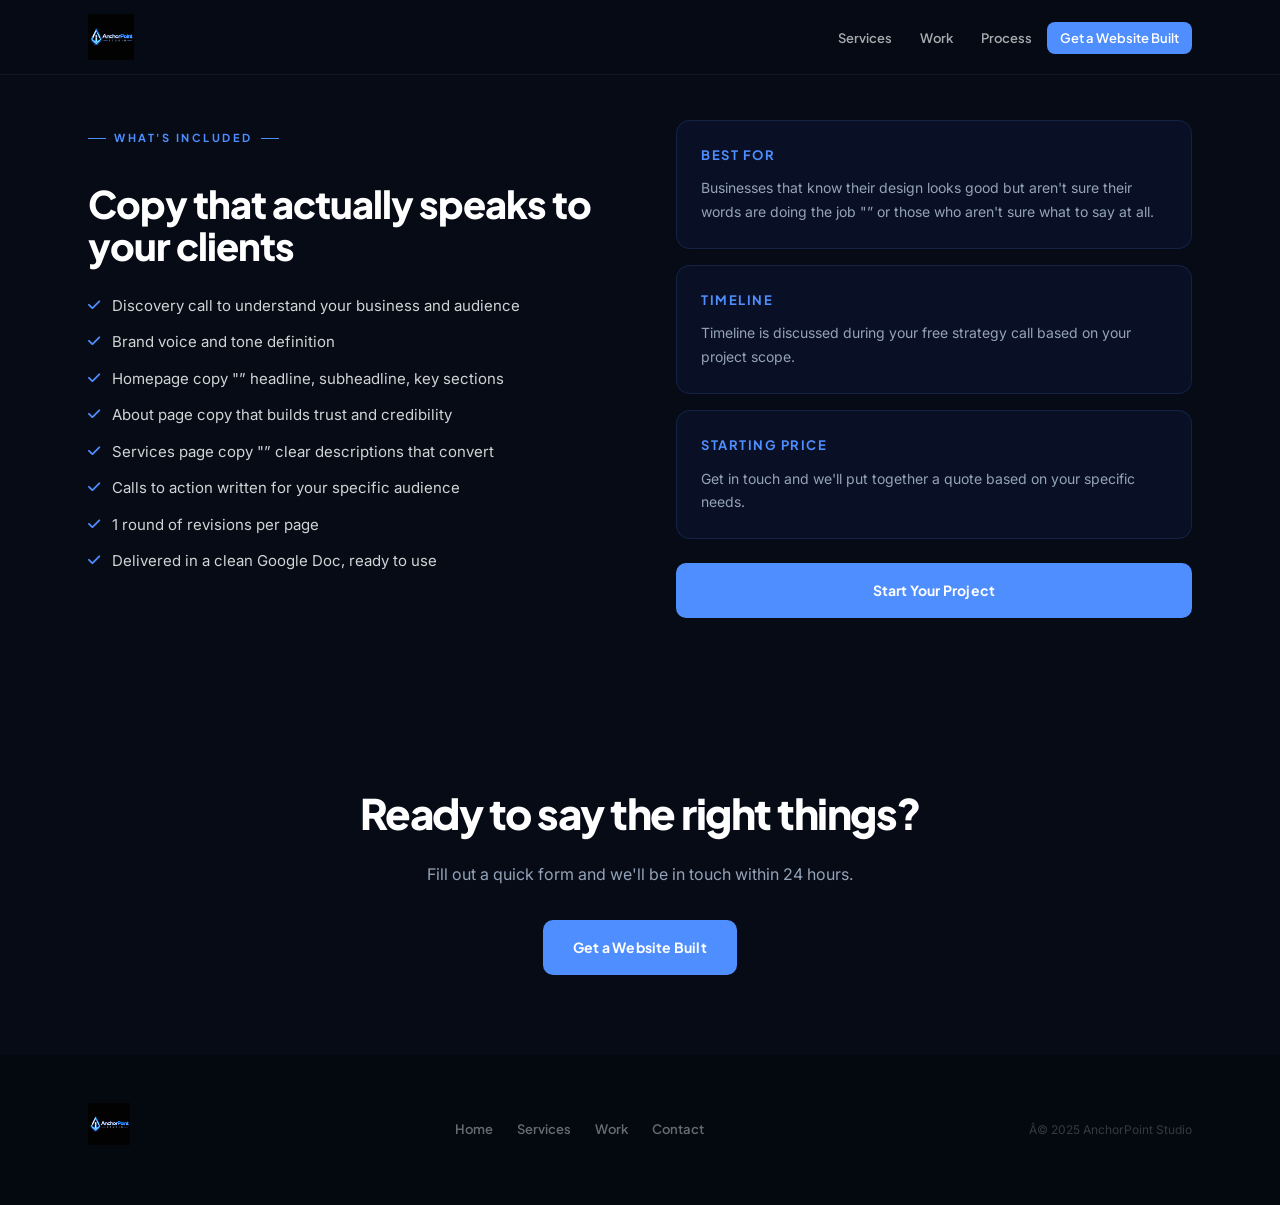
==== brand-messaging.html @ cabe33b6 "Add files via upload" ====
<!DOCTYPE html>
<html lang="en">
<head>
  <meta charset="UTF-8"/><meta name="viewport" content="width=device-width, initial-scale=1.0"/>
  <meta name="description" content="Brand messaging "” clear, compelling copy that speaks to your audience and drives them to take action."/>
  <title>Brand Messaging | AnchorPoint Studio</title>
  <link rel="stylesheet" href="css/styles.css"/><link rel="stylesheet" href="css/service.css"/>
  <link rel="preconnect" href="https://fonts.googleapis.com"/>
  <link href="https://fonts.googleapis.com/css2?family=Plus+Jakarta+Sans:wght@400;500;600;700;800&family=Inter:wght@400;500;600&display=swap" rel="stylesheet"/>
  <link rel="stylesheet" href="https://cdnjs.cloudflare.com/ajax/libs/font-awesome/6.5.1/css/all.min.css"/>
</head>
<body>
<nav class="nav scrolled" id="nav"><div class="nav-inner"><a href="index.html" class="logo"><img src="images/img1.png" alt="AnchorPoint Studio" class="nav-logo-img"/></a><button class="nav-toggle" id="navToggle"><span></span><span></span><span></span></button><ul class="nav-links" id="navLinks"><li><a href="index.html#services">Services</a></li><li><a href="index.html#proof">Work</a></li><li><a href="index.html#process">Process</a></li><li class="nav-cta"><a href="https://form.jotform.com/261291960168159" target="_blank">Get a Website Built</a></li></ul></div></nav>



<section class="svc-body-section">
  <div class="container svc-grid-2">
    <div class="anim anim-left">
      <span class="tag">What's Included</span>
      <h2 class="svc-h2">Copy that actually speaks to your clients</h2>
      <div class="svc-includes">
        <div class="svc-include"><i class="fa-solid fa-check"></i><span>Discovery call to understand your business and audience</span></div>
        <div class="svc-include"><i class="fa-solid fa-check"></i><span>Brand voice and tone definition</span></div>
        <div class="svc-include"><i class="fa-solid fa-check"></i><span>Homepage copy "” headline, subheadline, key sections</span></div>
        <div class="svc-include"><i class="fa-solid fa-check"></i><span>About page copy that builds trust and credibility</span></div>
        <div class="svc-include"><i class="fa-solid fa-check"></i><span>Services page copy "” clear descriptions that convert</span></div>
        <div class="svc-include"><i class="fa-solid fa-check"></i><span>Calls to action written for your specific audience</span></div>
        <div class="svc-include"><i class="fa-solid fa-check"></i><span>1 round of revisions per page</span></div>
        <div class="svc-include"><i class="fa-solid fa-check"></i><span>Delivered in a clean Google Doc, ready to use</span></div>
      </div>
    </div>
    <div class="svc-aside anim anim-right">
      <div class="svc-aside-card"><h3>Best For</h3><p>Businesses that know their design looks good but aren't sure their words are doing the job "” or those who aren't sure what to say at all.</p></div>
      <div class="svc-aside-card"><h3>Timeline</h3><p>Timeline is discussed during your free strategy call based on your project scope.</p></div>
      <div class="svc-aside-card"><h3>Starting Price</h3><p>Get in touch and we'll put together a quote based on your specific needs.</p></div>
      <a href="https://form.jotform.com/261291960168159" target="_blank" class="btn btn-gold" style="width:100%;justify-content:center;margin-top:8px;">Start Your Project</a>
    </div>
  </div>
</section>

<section class="svc-cta-strip"><div class="container"><h2>Ready to say the right things?</h2><p>Fill out a quick form and we'll be in touch within 24 hours.</p><a href="https://form.jotform.com/261291960168159" target="_blank" class="btn btn-gold">Get a Website Built</a></div></section>
<footer class="footer"><div class="container"><div class="footer-inner"><div class="footer-brand"><img src="images/img1.png" alt="AnchorPoint Studio" class="footer-logo-img"/></div><div class="footer-links-row"><a href="index.html">Home</a><a href="index.html#services">Services</a><a href="index.html#proof">Work</a><a href="index.html#cta">Contact</a></div><div class="footer-copy">Â© 2025 AnchorPoint Studio</div></div></div></footer>
<script>const nt=document.getElementById('navToggle'),nl=document.getElementById('navLinks');nt.addEventListener('click',()=>nl.classList.toggle('open'));nl.querySelectorAll('a').forEach(a=>a.addEventListener('click',()=>nl.classList.remove('open')));const obs=new IntersectionObserver(e=>{e.forEach(x=>{if(x.isIntersecting){x.target.classList.add('in');obs.unobserve(x.target);}});},{threshold:.1});document.querySelectorAll('.anim').forEach(el=>obs.observe(el));setTimeout(()=>document.querySelectorAll('.anim:not(.in)').forEach(el=>el.classList.add('in')),1500);</script>
<script src="js/particles.js"></script>
</body></html>
---- css/styles.css ----
﻿*,*::before,*::after{box-sizing:border-box;margin:0;padding:0;}
:root{
  --bg:     #060B16;
  --bg2:    #0B1221;
  --blue:   #4F8EFF;
  --gold:   #F0A500;
  --white:  #FFFFFF;
  --g50:    #F8FAFC;
  --g100:   #F1F5F9;
  --g200:   #E2E8F0;
  --g400:   #94A3B8;
  --g600:   #475569;
  --g800:   #1E293B;
  --dark:   #060B16;
  --hd:     'Plus Jakarta Sans',sans-serif;
  --bd:     'Inter',sans-serif;
  --ease:   0.24s ease;
  --r:      14px;
  --r2:     22px;
}
html{scroll-behavior:smooth;background:var(--bg);}
body{font-family:var(--bd);color:var(--g600);background:transparent;overflow-x:hidden;line-height:1.65;}

/* Utility */
.container{max-width:1160px;margin:0 auto;padding:0 28px;}
.tag{display:inline-flex;align-items:center;gap:8px;font-family:var(--hd);font-size:11px;font-weight:700;letter-spacing:2.5px;text-transform:uppercase;color:var(--blue);margin-bottom:18px;}
.tag::before,.tag::after{content:'';display:block;width:18px;height:1.5px;background:var(--blue);}
.tag-gold{color:var(--blue);}
.tag-gold::before,.tag-gold::after{background:var(--blue);}

/* Buttons */
.btn{display:inline-flex;align-items:center;gap:8px;padding:14px 28px;border-radius:10px;font-family:var(--hd);font-size:14px;font-weight:700;text-decoration:none;transition:var(--ease);cursor:pointer;border:2px solid transparent;letter-spacing:0.2px;}
.btn-gold{background:var(--blue);color:white;}
.btn-gold:hover{background:#3a7aff;transform:translateY(-2px);box-shadow:0 8px 24px rgba(79,142,255,0.4);}
.btn-ghost{background:transparent;color:white;border-color:rgba(255,255,255,0.25);}
.btn-ghost:hover{border-color:rgba(255,255,255,0.6);background:rgba(255,255,255,0.05);}
.btn-outline{background:transparent;color:var(--g800);border-color:var(--g200);}
.btn-outline:hover{background:var(--g100);border-color:var(--g400);}
.btn-blue{background:var(--blue);color:white;}
.btn-blue:hover{background:#3a7aff;transform:translateY(-2px);box-shadow:0 8px 24px rgba(79,142,255,0.35);}

/* â•â• NAVBAR â•â• */
.nav{position:fixed;top:0;left:0;right:0;z-index:1000;transition:background .3s,box-shadow .3s;}
.nav.scrolled{background:rgba(6,11,22,0.96);backdrop-filter:blur(20px);box-shadow:0 1px 0 rgba(255,255,255,0.05);}
.nav-inner{max-width:1160px;margin:0 auto;padding:0 28px;height:74px;display:flex;align-items:center;gap:36px;}
.logo{display:flex;align-items:center;gap:10px;text-decoration:none;flex-shrink:0;}
.logo-mark{width:36px;height:36px;border-radius:10px;background:linear-gradient(135deg,var(--blue),#2d6fff);display:flex;align-items:center;justify-content:center;font-size:18px;color:white;}
.logo-text{font-family:var(--hd);font-size:17px;font-weight:800;color:white;letter-spacing:-0.5px;}
.logo-text span{color:white;}
.nav-links{display:flex;align-items:center;gap:2px;list-style:none;margin-left:auto;}
.nav-links a{font-family:var(--hd);font-size:13px;font-weight:600;color:rgba(255,255,255,0.65);text-decoration:none;padding:8px 13px;border-radius:8px;transition:var(--ease);}
.nav-links a:hover{color:white;background:rgba(255,255,255,0.06);}
.nav-cta a{background:var(--blue) !important;color:white !important;border-radius:8px;}
.nav-cta a:hover{background:#3a7aff !important;box-shadow:0 6px 20px rgba(79,142,255,0.4);}
.nav-toggle{display:none;flex-direction:column;gap:5px;background:none;border:none;cursor:pointer;margin-left:auto;}
.nav-toggle span{display:block;width:22px;height:2px;background:white;border-radius:2px;}

/* â•â• HERO â•â• */
.hero{
  min-height:100vh;display:flex;align-items:center;
  background:var(--bg);position:relative;overflow:hidden;
}
.hero-grid{
  position:absolute;inset:0;
  background-image:linear-gradient(rgba(79,142,255,0.035) 1px,transparent 1px),
    linear-gradient(90deg,rgba(79,142,255,0.035) 1px,transparent 1px);
  background-size:56px 56px;
  mask-image:radial-gradient(ellipse 90% 80% at 50% 50%,black 20%,transparent 100%);
}
.hero-orb-l{position:absolute;top:-20%;left:-15%;width:55%;height:80%;background:radial-gradient(ellipse,rgba(79,142,255,0.1) 0%,transparent 65%);pointer-events:none;}
.hero-orb-r{position:absolute;bottom:-20%;right:-10%;width:45%;height:65%;background:radial-gradient(ellipse,rgba(240,165,0,0.07) 0%,transparent 65%);pointer-events:none;}
.hero-inner{position:relative;z-index:1;display:grid;grid-template-columns:1fr 1fr;gap:80px;align-items:center;padding:140px 0 100px;}
.hero-left{}
.hero-badge{display:inline-flex;align-items:center;gap:9px;background:rgba(79,142,255,0.1);border:1px solid rgba(79,142,255,0.22);border-radius:100px;padding:7px 16px;font-family:var(--hd);font-size:11px;font-weight:700;color:var(--blue);letter-spacing:1px;text-transform:uppercase;margin-bottom:28px;}
.badge-dot{width:7px;height:7px;border-radius:50%;background:var(--blue);animation:blink 2s infinite;}
@keyframes blink{0%,100%{opacity:1;}50%{opacity:.35;}}
.hero-h1{font-family:var(--hd);font-size:clamp(46px,6.5vw,78px);font-weight:800;line-height:.97;letter-spacing:-3px;color:white;margin-bottom:24px;}
.hero-h1 em{font-style:normal;color:var(--blue);}
.hero-p{font-size:17px;color:var(--g400);line-height:1.75;max-width:460px;margin-bottom:40px;}
.hero-ctas{display:flex;gap:14px;margin-bottom:52px;flex-wrap:wrap;}
.hero-trust{display:flex;flex-direction:column;gap:10px;}
.tp{display:flex;align-items:center;gap:10px;font-family:var(--hd);font-size:12px;font-weight:600;color:rgba(255,255,255,0.45);letter-spacing:.3px;}
.tp-dot{width:18px;height:18px;border-radius:50%;background:rgba(79,142,255,0.15);border:1px solid rgba(79,142,255,0.3);display:flex;align-items:center;justify-content:center;font-size:9px;color:var(--blue);}

/* Hero Visual â€” CSS Mockup */
.hero-visual{position:relative;display:flex;justify-content:flex-end;}
.mockup{
  width:100%;max-width:480px;
  background:var(--bg2);border:1px solid rgba(255,255,255,0.08);
  border-radius:var(--r2);overflow:hidden;
  box-shadow:0 40px 80px rgba(0,0,0,0.5),0 0 0 1px rgba(79,142,255,0.1);
}
.mockup-bar{display:flex;align-items:center;gap:6px;padding:14px 18px;border-bottom:1px solid rgba(255,255,255,0.06);background:rgba(255,255,255,0.03);}
.mb-dot{width:10px;height:10px;border-radius:50%;}
.mb-dot.r{background:#FF5F57;}.mb-dot.y{background:#FEBC2E;}.mb-dot.g{background:#28C840;}
.mockup-url{margin-left:12px;flex:1;height:22px;background:rgba(255,255,255,0.05);border-radius:6px;display:flex;align-items:center;padding:0 10px;}
.mockup-url span{font-size:11px;color:rgba(255,255,255,0.3);font-family:monospace;}
.mockup-body{padding:20px;}
.mk-nav{height:32px;background:linear-gradient(90deg,rgba(79,142,255,0.15),rgba(79,142,255,0.05));border-radius:8px;margin-bottom:16px;display:flex;align-items:center;padding:0 12px;gap:8px;}
.mk-nav-dot{width:40px;height:8px;background:rgba(255,255,255,0.15);border-radius:4px;}
.mk-nav-dot.sm{width:24px;}
.mk-nav-cta{margin-left:auto;width:60px;height:18px;background:var(--gold);border-radius:4px;opacity:.7;}
.mk-hero{height:120px;background:linear-gradient(135deg,rgba(79,142,255,0.12),rgba(240,165,0,0.06));border-radius:10px;margin-bottom:14px;display:flex;flex-direction:column;justify-content:center;padding:20px;gap:8px;}
.mk-h{height:14px;background:white;border-radius:4px;width:65%;opacity:.8;}
.mk-h.sm{width:80%;height:9px;opacity:.3;}
.mk-btns{display:flex;gap:8px;margin-top:8px;}
.mk-btn{height:22px;border-radius:6px;}
.mk-btn.primary{width:80px;background:var(--gold);opacity:.8;}
.mk-btn.ghost{width:60px;background:rgba(255,255,255,0.1);}
.mk-cards{display:grid;grid-template-columns:1fr 1fr 1fr;gap:8px;margin-bottom:12px;}
.mk-card{height:70px;background:rgba(255,255,255,0.04);border:1px solid rgba(255,255,255,0.06);border-radius:8px;padding:10px;display:flex;flex-direction:column;gap:5px;}
.mk-icon{width:20px;height:20px;border-radius:5px;background:rgba(79,142,255,0.25);}
.mk-line{height:5px;background:rgba(255,255,255,0.1);border-radius:3px;}
.mk-line.s{width:60%;}
.mk-footer-row{display:flex;gap:8px;}
.mk-footer-block{flex:1;height:24px;background:rgba(255,255,255,0.03);border-radius:6px;}
/* floating card */
.mockup-float{
  position:absolute;bottom:-20px;right:-20px;
  background:rgba(6,11,22,0.9);
  border:1px solid rgba(79,142,255,0.25);
  border-radius:var(--r);padding:14px 18px;
  backdrop-filter:blur(12px);
  box-shadow:0 16px 40px rgba(0,0,0,0.4);
  display:flex;align-items:center;gap:12px;min-width:180px;
}
.mf-icon{width:36px;height:36px;border-radius:10px;background:rgba(79,142,255,0.15);display:flex;align-items:center;justify-content:center;font-size:18px;flex-shrink:0;}
.mf-text strong{display:block;font-family:var(--hd);font-size:13px;font-weight:700;color:white;}
.mf-text span{font-size:11px;color:var(--g400);}

/* â•â• SERVICES â•â• */
.services-section{padding:96px 0;background:transparent;}
.services-header{display:flex;align-items:flex-end;justify-content:space-between;margin-bottom:52px;gap:32px;}
.services-header h2{font-family:var(--hd);font-size:clamp(28px,4vw,46px);font-weight:800;color:var(--white);letter-spacing:-1.5px;line-height:1.1;}
.services-header p{font-size:15px;color:var(--g400);max-width:360px;line-height:1.7;text-align:right;}
.svc-grid{display:grid;grid-template-columns:repeat(3,1fr);gap:1px;background:rgba(79,142,255,0.15);border:1px solid rgba(79,142,255,0.2);border-radius:var(--r2);overflow:hidden;}
.svc-card{
  background:rgba(10,18,42,0.82);backdrop-filter:blur(18px);-webkit-backdrop-filter:blur(18px);
  padding:32px 28px;display:flex;align-items:flex-start;gap:18px;
  transition:var(--ease);cursor:default;position:relative;
}
.svc-card::before{content:'';position:absolute;top:0;left:0;right:0;height:2px;background:linear-gradient(90deg,var(--blue),rgba(79,142,255,0.2));transform:scaleX(0);transform-origin:left;transition:transform 0.35s ease;}
.svc-card:hover{background:rgba(79,142,255,0.09);}
.svc-card:hover::before{transform:scaleX(1);}
.svc-ico{width:48px;height:48px;border-radius:14px;flex-shrink:0;background:linear-gradient(135deg,rgba(79,142,255,0.25),rgba(79,142,255,0.08));border:1px solid rgba(79,142,255,0.3);display:flex;align-items:center;justify-content:center;font-size:19px;color:var(--blue);transition:var(--ease);}
.svc-card:hover .svc-ico{background:linear-gradient(135deg,rgba(79,142,255,0.4),rgba(79,142,255,0.15));border-color:rgba(79,142,255,0.5);box-shadow:0 0 16px rgba(79,142,255,0.2);}
.svc-body h3{font-family:var(--hd);font-size:15px;font-weight:700;color:white;margin-bottom:7px;}
.svc-body p{font-size:13px;color:var(--g400);line-height:1.7;}

/* â•â• PROOF / TESTIMONIALS â•â• */
.proof-section{padding:96px 0;background:transparent;}
.proof-top{display:grid;grid-template-columns:repeat(4,1fr);gap:0;margin-bottom:64px;border:1px solid rgba(255,255,255,0.07);border-radius:var(--r2);overflow:hidden;}
.pstat{padding:32px;border-right:1px solid rgba(255,255,255,0.07);text-align:center;}
.pstat:last-child{border-right:none;}
.pstat-num{font-family:var(--hd);font-size:40px;font-weight:800;color:white;line-height:1;margin-bottom:6px;letter-spacing:-1px;}
.pstat-num span{color:var(--blue);}
.pstat-label{font-size:12px;color:var(--g400);font-weight:600;letter-spacing:.5px;text-transform:uppercase;}
.testi-layout{display:grid;grid-template-columns:1.5fr 1fr;gap:20px;}
.testi-featured{
  background:rgba(255,255,255,0.04);border:1px solid rgba(255,255,255,0.08);
  border-radius:var(--r2);padding:40px;position:relative;overflow:hidden;
}
.testi-featured::before{content:'\201C';position:absolute;top:-32px;right:20px;font-size:160px;font-family:Georgia,serif;color:rgba(79,142,255,0.08);line-height:1;pointer-events:none;}
.testi-stars{color:#F59E0B;font-size:15px;letter-spacing:2px;margin-bottom:20px;}
.testi-q{font-size:17px;color:rgba(255,255,255,0.88);line-height:1.8;font-style:italic;margin-bottom:28px;}
.testi-who{display:flex;align-items:center;gap:12px;}
.testi-av{width:42px;height:42px;border-radius:50%;background:rgba(79,142,255,0.2);border:1px solid rgba(79,142,255,0.3);display:flex;align-items:center;justify-content:center;font-family:var(--hd);font-size:16px;font-weight:700;color:var(--blue);}
.testi-who h4{font-family:var(--hd);font-size:14px;font-weight:700;color:white;}
.testi-who p{font-size:12px;color:var(--g400);}
.testi-stack{display:flex;flex-direction:column;gap:20px;}
.testi-mini{background:rgba(255,255,255,0.03);border:1px solid rgba(255,255,255,0.07);border-radius:var(--r);padding:24px;}
.testi-mini .testi-stars{font-size:12px;margin-bottom:12px;}
.testi-mini .testi-q{font-size:14px;margin-bottom:16px;}
.testi-note{font-size:10px;color:rgba(255,255,255,0.2);margin-top:8px;font-style:italic;}

/* â•â• WORK SHOWCASE CARDS â•â• */
.work-showcase-card{background:rgba(15,26,53,0.7);backdrop-filter:blur(18px);-webkit-backdrop-filter:blur(18px);border:1px solid rgba(255,255,255,0.1);border-radius:var(--r2);overflow:hidden;transition:var(--ease);}
.work-showcase-card:hover{border-color:rgba(79,142,255,0.3);transform:translateY(-4px);box-shadow:0 20px 60px rgba(0,0,0,0.4);}
.wsc-preview{padding:20px 20px 0;position:relative;}
.wsc-browser{background:rgba(0,0,0,0.4);border-radius:10px 10px 0 0;overflow:hidden;border:1px solid rgba(255,255,255,0.07);}
.wsc-bar{display:flex;align-items:center;gap:6px;padding:10px 14px;background:rgba(255,255,255,0.04);border-bottom:1px solid rgba(255,255,255,0.05);}
.wsc-dot{width:9px;height:9px;border-radius:50%;flex-shrink:0;}
.wsc-url{font-size:11px;color:rgba(255,255,255,0.3);font-family:monospace;margin-left:8px;}
.wsc-screen{padding:16px;min-height:100px;}
.wsc-body{padding:24px 28px 28px;}
.wsc-body h3{font-family:var(--hd);font-size:20px;font-weight:700;color:white;margin-bottom:10px;}
.wsc-body p{font-size:13px;color:var(--g400);line-height:1.75;}
.wsc-tech{display:inline-flex;align-items:center;padding:4px 12px;background:rgba(79,142,255,0.1);border:1px solid rgba(79,142,255,0.2);border-radius:100px;font-size:11px;font-family:var(--hd);font-weight:700;color:var(--blue);letter-spacing:0.3px;}
.wsc-link{display:inline-flex;align-items:center;gap:6px;margin-top:22px;font-family:var(--hd);font-size:13px;font-weight:700;color:var(--blue);text-decoration:none;border-bottom:1px solid rgba(79,142,255,0.4);padding-bottom:2px;transition:gap .2s,border-color .2s;}
.wsc-link:hover{gap:10px;border-color:var(--blue);}
@media(max-width:768px){
  .work-showcase-card+.work-showcase-card{margin-top:0;}
  #proof .container>div[style*="grid-template-columns"]{grid-template-columns:1fr !important;}
}

/* â•â• PROCESS â•â• */
.process-section{padding:64px 0;background:transparent;}
.process-header{text-align:center;margin-bottom:40px;}
.process-header h2{font-family:var(--hd);font-size:clamp(22px,3vw,34px);font-weight:800;color:white;letter-spacing:-1px;margin-bottom:10px;}
.process-header p{font-size:15px;color:var(--g400);max-width:400px;margin:0 auto;}
.process-row{
  display:grid;grid-template-columns:repeat(4,1fr);
  border:1px solid rgba(79,142,255,0.2);
  border-radius:var(--r2);overflow:hidden;
}
.pstep{
  padding:32px 28px;
  background:rgba(10,18,40,0.75);backdrop-filter:blur(18px);-webkit-backdrop-filter:blur(18px);
  border-right:1px solid rgba(79,142,255,0.15);
  position:relative;overflow:hidden;transition:var(--ease);
}
.pstep:last-child{border-right:none;}
.pstep::after{
  content:'';position:absolute;top:0;left:0;right:0;height:2px;
  background:linear-gradient(90deg,var(--blue),rgba(79,142,255,0.2));
  transform:scaleX(0);transform-origin:left;transition:transform 0.35s ease;
}
.pstep:hover{background:rgba(79,142,255,0.08);}
.pstep:hover::after{transform:scaleX(1);}
.pstep-num{
  font-family:var(--hd);font-size:48px;font-weight:800;
  color:var(--blue);opacity:0.55;line-height:1;
  margin-bottom:16px;letter-spacing:-2px;
  transition:var(--ease);
}
.pstep:hover .pstep-num{opacity:1;}
.pstep h3{font-family:var(--hd);font-size:15px;font-weight:700;color:white;margin-bottom:8px;letter-spacing:-0.3px;}
.pstep p{font-size:13px;color:var(--g400);line-height:1.7;}

/* â•â• CTA â•â• */
.cta-section{
  padding:100px 0;
  background:transparent;
  position:relative;overflow:hidden;text-align:center;
}
.cta-section::before{content:'';position:absolute;top:50%;left:50%;transform:translate(-50%,-50%);width:700px;height:400px;background:radial-gradient(ellipse,rgba(79,142,255,0.09) 0%,transparent 70%);pointer-events:none;}
.cta-section::after{content:'';position:absolute;top:50%;left:50%;transform:translate(-50%,-50%);width:400px;height:300px;background:radial-gradient(ellipse,rgba(240,165,0,0.06) 0%,transparent 70%);pointer-events:none;}
.cta-inner{position:relative;z-index:1;}
.cta-logo{font-size:40px;display:block;margin-bottom:20px;}
.cta-h{font-family:var(--hd);font-size:clamp(30px,5vw,56px);font-weight:800;color:white;letter-spacing:-2px;line-height:1.05;margin-bottom:18px;}
.cta-h em{font-style:normal;color:var(--blue);}
.cta-p{font-size:17px;color:var(--g400);max-width:460px;margin:0 auto 40px;line-height:1.75;}
.cta-btns{display:flex;gap:14px;justify-content:center;flex-wrap:wrap;}
.cta-note{font-size:12px;color:rgba(255,255,255,0.25);margin-top:24px;}

/* â•â• FOOTER â•â• */
.footer{background:rgba(4,8,15,0.85);padding:48px 0;}
.footer-inner{display:flex;align-items:center;justify-content:space-between;gap:32px;flex-wrap:wrap;}
.footer-brand{font-family:var(--hd);font-size:16px;font-weight:800;color:white;}
.footer-brand span{color:white;}
.footer-links-row{display:flex;gap:24px;}
.footer-links-row a{font-size:13px;color:rgba(255,255,255,0.4);text-decoration:none;font-family:var(--hd);font-weight:600;transition:var(--ease);}
.footer-links-row a:hover{color:rgba(255,255,255,0.8);}
.footer-copy{font-size:12px;color:rgba(255,255,255,0.2);}

/* â•â• SCROLL ANIMATIONS â•â• */
.anim{opacity:0;transition:opacity 0.7s cubic-bezier(0.22,1,0.36,1),transform 0.7s cubic-bezier(0.22,1,0.36,1);}
.anim-up{transform:translateY(40px);}
.anim-left{transform:translateX(-48px);}
.anim-right{transform:translateX(48px);}
.anim-scale{transform:scale(0.88);}
.anim-fade{transform:none;}
.anim.in{opacity:1;transform:none;}

/* stagger delays applied via JS data-delay */
.anim[data-delay="1"]{transition-delay:0.08s;}
.anim[data-delay="2"]{transition-delay:0.16s;}
.anim[data-delay="3"]{transition-delay:0.24s;}
.anim[data-delay="4"]{transition-delay:0.32s;}
.anim[data-delay="5"]{transition-delay:0.40s;}
.anim[data-delay="6"]{transition-delay:0.48s;}

/* legacy class kept so existing markup still works */
.fade-up{opacity:0;transform:translateY(28px);transition:opacity .65s ease,transform .65s ease;}
.fade-up.visible{opacity:1;transform:translateY(0);}

/* Mobile */
.mobile-fab{display:none;position:fixed;bottom:20px;right:20px;z-index:999;background:var(--blue);color:white;font-family:var(--hd);font-size:13px;font-weight:700;padding:13px 22px;border-radius:100px;text-decoration:none;box-shadow:0 8px 28px rgba(79,142,255,0.45);transition:var(--ease);}
.mobile-fab:hover{background:#3a7aff;}

@media(max-width:1024px){
  .hero-inner{grid-template-columns:1fr;gap:60px;}
  .hero-visual{display:none;}
  .svc-grid{grid-template-columns:1fr 1fr;}
  .testi-layout{grid-template-columns:1fr;}
  .proof-top{grid-template-columns:1fr 1fr;}
  .pstat:nth-child(2){border-right:none;}
  .pstat:nth-child(3){border-top:1px solid rgba(255,255,255,0.07);}
  .pstat:nth-child(4){border-right:none;border-top:1px solid rgba(255,255,255,0.07);}
  .services-header{flex-direction:column;align-items:flex-start;}
  .services-header p{text-align:left;}
  .footer-inner{flex-direction:column;align-items:flex-start;gap:20px;}
}
@media(max-width:768px){
  .container{padding:0 20px;}
  .hero-inner{padding:110px 0 80px;}
  .hero-h1{letter-spacing:-2px;}
  .svc-grid{grid-template-columns:1fr;}
  .process-row{grid-template-columns:1fr 1fr;}
  .proof-top{grid-template-columns:1fr 1fr;}
  .nav-links{display:none;position:fixed;top:74px;left:0;right:0;background:rgba(6,11,22,.98);backdrop-filter:blur(20px);flex-direction:column;padding:20px;z-index:999;}
  .nav-links.open{display:flex;}
  .nav-links a{font-size:16px;padding:12px 16px;color:white !important;}
  .nav-toggle{display:flex;}
  .mobile-fab{display:flex;}
}
@media(max-width:480px){
  .process-row{grid-template-columns:1fr;}
  .proof-top{grid-template-columns:1fr 1fr;}
}

/* ================================================
   PARTICLE CANVAS HERO — overrides & new elements
   ================================================ */

/* Canvas fills the full hero */
#particle-canvas{
  position:absolute;inset:0;
  width:100%;height:100%;
  z-index:0;pointer-events:none;display:block;
}

/* Grid overlay sits above canvas */
.hero-grid{ z-index:1; }

/* Left-side text gradient — keeps headline legible */
.hero::after{
  content:'';position:absolute;inset:0;z-index:1;
  background:linear-gradient(90deg,
    rgba(6,11,22,0.72) 0%,
    rgba(6,11,22,0.32) 52%,
    rgba(6,11,22,0.04) 100%);
  pointer-events:none;
}

/* Content above canvas */
.hero-inner{ z-index:2; }

/* ── Floating info cards ── */
.hero-visual{
  position:relative;display:flex;flex-direction:column;
  gap:18px;align-items:flex-end;
}
.hero-float-card{
  background:rgba(8,14,32,0.78);
  border:1px solid rgba(79,142,255,0.20);
  border-radius:14px;padding:18px 22px;
  backdrop-filter:blur(18px);-webkit-backdrop-filter:blur(18px);
  color:white;
  animation:cardFloat 6s ease-in-out infinite;
}
.hero-float-card.card-top{ animation-delay:0s;  width:265px; }
.hero-float-card.card-mid{ animation-delay:2s;  width:235px; }
.hero-float-card.card-bot{ animation-delay:4s;  width:275px;display:flex;align-items:center;gap:14px; }

@keyframes cardFloat{
  0%,100%{transform:translateY(0);}
  50%     {transform:translateY(-9px);}
}

.hfc-tag{
  font-family:var(--hd);font-size:9px;font-weight:700;
  letter-spacing:2px;text-transform:uppercase;color:var(--blue);margin-bottom:8px;
}
.hero-float-card p{ font-size:13px;color:rgba(255,255,255,0.60);line-height:1.5;margin:0; }

.hfc-stat{ display:flex;align-items:center;gap:16px; }
.hfc-num{ font-family:var(--hd);font-size:38px;font-weight:800;color:white;line-height:1; }
.hfc-num span{ font-size:20px;color:var(--blue); }
.hfc-label strong{ display:block;font-family:var(--hd);font-size:13px;font-weight:700;color:white;margin-bottom:3px; }
.hfc-label span{ font-size:11px;color:rgba(255,255,255,0.40); }

.hfc-dot{
  width:10px;height:10px;border-radius:50%;background:#22c55e;flex-shrink:0;
  box-shadow:0 0 8px rgba(34,197,94,0.6);
  animation:pulseDot 2s ease-in-out infinite;
}
@keyframes pulseDot{
  0%,100%{opacity:1;box-shadow:0 0 8px rgba(34,197,94,0.6);}
  50%     {opacity:0.7;box-shadow:0 0 18px rgba(34,197,94,0.9);}
}
.hero-float-card.card-bot strong{ display:block;font-family:var(--hd);font-size:13px;font-weight:700;color:white;margin-bottom:3px; }
.hero-float-card.card-bot span{ font-size:11px;color:rgba(255,255,255,0.40); }

/* ── Bottom corner hints ── */
.hero-hint-left,.hero-hint-right{
  position:absolute;bottom:28px;z-index:3;
  display:flex;align-items:center;gap:10px;
  color:rgba(255,255,255,0.28);
  font-family:var(--hd);font-size:10px;font-weight:600;letter-spacing:0.5px;
}
.hero-hint-left{ left:32px; }
.hero-hint-right{ right:32px; }
.hero-hint-left svg{ width:18px;height:18px;flex-shrink:0;animation:spinIcon 12s linear infinite; }
@keyframes spinIcon{ to{transform:rotate(360deg);} }
.hero-hint-left strong,.hero-hint-right strong{ display:block;color:rgba(255,255,255,0.48);font-size:10px;margin-bottom:1px; }
.hero-hint-left span,.hero-hint-right span{ display:block;font-size:9px;color:rgba(255,255,255,0.22); }
.sys-dot{
  width:8px;height:8px;border-radius:50%;background:var(--blue);flex-shrink:0;
  box-shadow:0 0 8px rgba(79,142,255,0.6);
  animation:pulseDot 2.5s ease-in-out infinite;
}

/* ── Logo image ── */
.nav-logo-img{
  height:46px;
  width:auto;
  display:block;
  /* White-bg PNG on dark nav — invert makes white→black (transparent on dark) */
  filter:invert(1) hue-rotate(180deg) saturate(1.4) brightness(1.1);
  transition:opacity 0.25s;
}
.nav-logo-img:hover{ opacity:0.85; }

.footer-logo-img{
  height:42px;
  width:auto;
  display:block;
  filter:invert(1) hue-rotate(180deg) saturate(1.4) brightness(1.1);
  margin-bottom:12px;
}

/* ── Responsive adjustments ── */
@media(max-width:900px){
  .hero-visual{ display:none; }
  .hero-inner{ grid-template-columns:1fr; }
  .hero-hint-left,.hero-hint-right{ display:none; }
}
---- css/service.css ----
/* ── Service Pages ── */
.nav.scrolled{background:rgba(6,11,22,0.97) !important;}

.svc-hero{
  padding:140px 0 80px;text-align:center;
  background:transparent;position:relative;
}
.svc-back{
  display:inline-flex;align-items:center;gap:8px;margin-bottom:32px;
  font-family:var(--hd);font-size:13px;font-weight:600;
  color:var(--g400);text-decoration:none;transition:var(--ease);
}
.svc-back:hover{color:var(--blue);}
.svc-hero-icon{
  width:80px;height:80px;border-radius:22px;
  background:linear-gradient(135deg,rgba(79,142,255,0.3),rgba(79,142,255,0.08));
  border:1px solid rgba(79,142,255,0.35);
  display:flex;align-items:center;justify-content:center;
  font-size:34px;color:var(--blue);
  margin:0 auto 28px;
  box-shadow:0 0 32px rgba(79,142,255,0.15);
}
.svc-hero h1{
  font-family:var(--hd);font-size:clamp(36px,6vw,64px);
  font-weight:800;color:white;letter-spacing:-2px;
  margin-bottom:20px;line-height:1.05;
}
.svc-hero p{
  font-size:18px;color:var(--g400);max-width:560px;
  margin:0 auto 36px;line-height:1.75;
}

.svc-body-section{padding:120px 0 80px;background:transparent;}
.svc-grid-2{display:grid;grid-template-columns:1fr 1fr;gap:72px;align-items:start;}
.svc-h2{
  font-family:var(--hd);font-size:clamp(24px,3.5vw,38px);
  font-weight:800;color:white;letter-spacing:-1px;
  margin:18px 0 28px;line-height:1.1;
}
.svc-includes{display:flex;flex-direction:column;gap:14px;}
.svc-include{
  display:flex;align-items:flex-start;gap:12px;
  font-size:15px;color:rgba(255,255,255,0.82);line-height:1.5;
}
.svc-include i{color:var(--blue);font-size:14px;margin-top:3px;flex-shrink:0;}

.svc-aside{display:flex;flex-direction:column;gap:16px;}
.svc-aside-card{
  background:rgba(10,18,42,0.8);backdrop-filter:blur(16px);
  border:1px solid rgba(79,142,255,0.15);border-radius:var(--r);
  padding:24px;
}
.svc-aside-card h3{
  font-family:var(--hd);font-size:13px;font-weight:700;
  color:var(--blue);text-transform:uppercase;letter-spacing:1.5px;margin-bottom:10px;
}
.svc-aside-card p{font-size:14px;color:var(--g400);line-height:1.7;}
.svc-aside-card strong{color:white;}

.svc-cta-strip{
  padding:80px 0;background:transparent;text-align:center;
}
.svc-cta-strip h2{
  font-family:var(--hd);font-size:clamp(24px,4vw,42px);
  font-weight:800;color:white;letter-spacing:-1.5px;margin-bottom:14px;
}
.svc-cta-strip p{font-size:16px;color:var(--g400);margin-bottom:32px;}

@media(max-width:768px){
  .svc-grid-2{grid-template-columns:1fr;}
  .svc-hero{padding:120px 0 60px;}
}
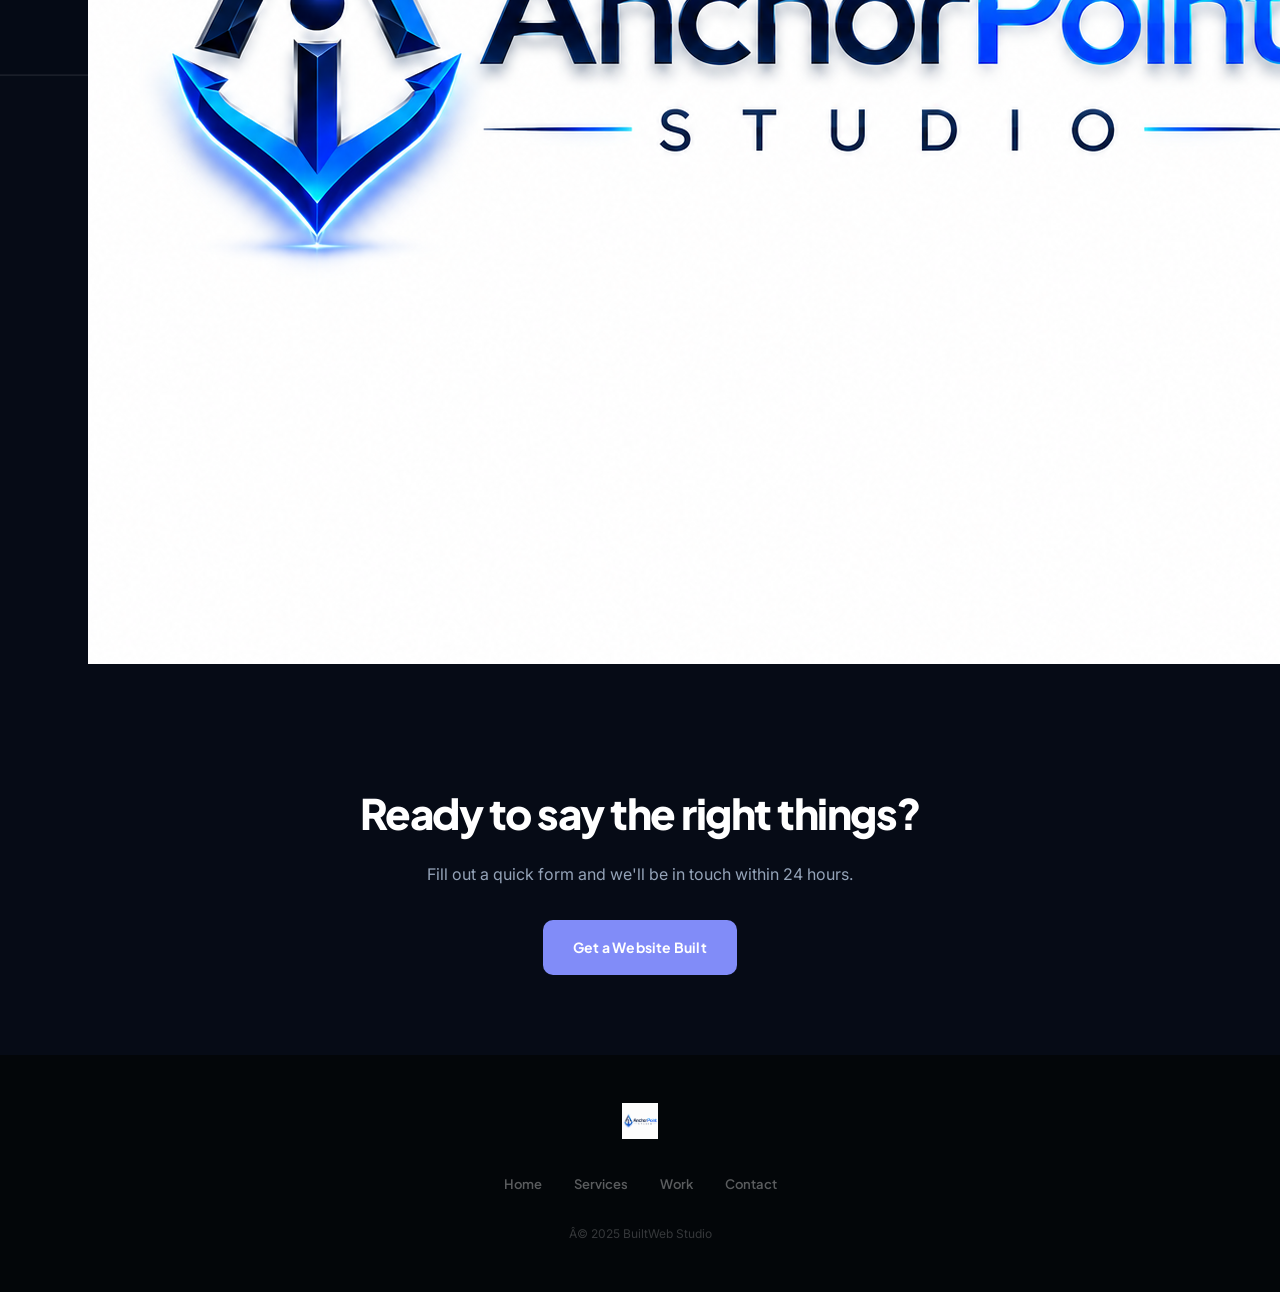
==== commit 7b277c2e: "Add files via upload" ====
--- a/brand-messaging.html
+++ b/brand-messaging.html
@@ -1,47 +1,47 @@
-<!DOCTYPE html>
-<html lang="en">
-<head>
-  <meta charset="UTF-8"/><meta name="viewport" content="width=device-width, initial-scale=1.0"/>
-  <meta name="description" content="Brand messaging "” clear, compelling copy that speaks to your audience and drives them to take action."/>
-  <title>Brand Messaging | AnchorPoint Studio</title>
-  <link rel="stylesheet" href="css/styles.css"/><link rel="stylesheet" href="css/service.css"/>
-  <link rel="preconnect" href="https://fonts.googleapis.com"/>
-  <link href="https://fonts.googleapis.com/css2?family=Plus+Jakarta+Sans:wght@400;500;600;700;800&family=Inter:wght@400;500;600&display=swap" rel="stylesheet"/>
-  <link rel="stylesheet" href="https://cdnjs.cloudflare.com/ajax/libs/font-awesome/6.5.1/css/all.min.css"/>
-</head>
-<body>
-<nav class="nav scrolled" id="nav"><div class="nav-inner"><a href="index.html" class="logo"><img src="images/img1.png" alt="AnchorPoint Studio" class="nav-logo-img"/></a><button class="nav-toggle" id="navToggle"><span></span><span></span><span></span></button><ul class="nav-links" id="navLinks"><li><a href="index.html#services">Services</a></li><li><a href="index.html#proof">Work</a></li><li><a href="index.html#process">Process</a></li><li class="nav-cta"><a href="https://form.jotform.com/261291960168159" target="_blank">Get a Website Built</a></li></ul></div></nav>
-
-
-
-<section class="svc-body-section">
-  <div class="container svc-grid-2">
-    <div class="anim anim-left">
-      <span class="tag">What's Included</span>
-      <h2 class="svc-h2">Copy that actually speaks to your clients</h2>
-      <div class="svc-includes">
-        <div class="svc-include"><i class="fa-solid fa-check"></i><span>Discovery call to understand your business and audience</span></div>
-        <div class="svc-include"><i class="fa-solid fa-check"></i><span>Brand voice and tone definition</span></div>
-        <div class="svc-include"><i class="fa-solid fa-check"></i><span>Homepage copy "” headline, subheadline, key sections</span></div>
-        <div class="svc-include"><i class="fa-solid fa-check"></i><span>About page copy that builds trust and credibility</span></div>
-        <div class="svc-include"><i class="fa-solid fa-check"></i><span>Services page copy "” clear descriptions that convert</span></div>
-        <div class="svc-include"><i class="fa-solid fa-check"></i><span>Calls to action written for your specific audience</span></div>
-        <div class="svc-include"><i class="fa-solid fa-check"></i><span>1 round of revisions per page</span></div>
-        <div class="svc-include"><i class="fa-solid fa-check"></i><span>Delivered in a clean Google Doc, ready to use</span></div>
-      </div>
-    </div>
-    <div class="svc-aside anim anim-right">
-      <div class="svc-aside-card"><h3>Best For</h3><p>Businesses that know their design looks good but aren't sure their words are doing the job "” or those who aren't sure what to say at all.</p></div>
-      <div class="svc-aside-card"><h3>Timeline</h3><p>Timeline is discussed during your free strategy call based on your project scope.</p></div>
-      <div class="svc-aside-card"><h3>Starting Price</h3><p>Get in touch and we'll put together a quote based on your specific needs.</p></div>
-      <a href="https://form.jotform.com/261291960168159" target="_blank" class="btn btn-gold" style="width:100%;justify-content:center;margin-top:8px;">Start Your Project</a>
-    </div>
-  </div>
-</section>
-
-<section class="svc-cta-strip"><div class="container"><h2>Ready to say the right things?</h2><p>Fill out a quick form and we'll be in touch within 24 hours.</p><a href="https://form.jotform.com/261291960168159" target="_blank" class="btn btn-gold">Get a Website Built</a></div></section>
-<footer class="footer"><div class="container"><div class="footer-inner"><div class="footer-brand"><img src="images/img1.png" alt="AnchorPoint Studio" class="footer-logo-img"/></div><div class="footer-links-row"><a href="index.html">Home</a><a href="index.html#services">Services</a><a href="index.html#proof">Work</a><a href="index.html#cta">Contact</a></div><div class="footer-copy">Â© 2025 AnchorPoint Studio</div></div></div></footer>
-<script>const nt=document.getElementById('navToggle'),nl=document.getElementById('navLinks');nt.addEventListener('click',()=>nl.classList.toggle('open'));nl.querySelectorAll('a').forEach(a=>a.addEventListener('click',()=>nl.classList.remove('open')));const obs=new IntersectionObserver(e=>{e.forEach(x=>{if(x.isIntersecting){x.target.classList.add('in');obs.unobserve(x.target);}});},{threshold:.1});document.querySelectorAll('.anim').forEach(el=>obs.observe(el));setTimeout(()=>document.querySelectorAll('.anim:not(.in)').forEach(el=>el.classList.add('in')),1500);</script>
-<script src="js/particles.js"></script>
-</body></html>
-
+<!DOCTYPE html>
+<html lang="en">
+<head>
+  <meta charset="UTF-8"/><meta name="viewport" content="width=device-width, initial-scale=1.0"/>
+  <meta name="description" content="Brand messaging "” clear, compelling copy that speaks to your audience and drives them to take action."/>
+  <title>Brand Messaging | BuiltWeb Studio</title>
+  <link rel="stylesheet" href="css/styles.css"/><link rel="stylesheet" href="css/service.css"/>
+  <link rel="preconnect" href="https://fonts.googleapis.com"/>
+  <link href="https://fonts.googleapis.com/css2?family=Plus+Jakarta+Sans:wght@400;500;600;700;800&family=Inter:wght@400;500;600&display=swap" rel="stylesheet"/>
+  <link rel="stylesheet" href="https://cdnjs.cloudflare.com/ajax/libs/font-awesome/6.5.1/css/all.min.css"/>
+</head>
+<body>
+<nav class="nav scrolled" id="nav"><div class="nav-inner"><a href="index.html" class="logo"><img src="images/img1.png" alt="BuiltWeb Studio" class="nav-logo-img"/></a><button class="nav-toggle" id="navToggle"><span></span><span></span><span></span></button><ul class="nav-links" id="navLinks"><li><a href="index.html#services">Services</a></li><li><a href="index.html#proof">Work</a></li><li><a href="index.html#process">Process</a></li><li class="nav-cta"><a href="https://form.jotform.com/261291960168159" target="_blank">Get a Website Built</a></li></ul></div></nav>
+
+
+
+<section class="svc-body-section">
+  <div class="container svc-grid-2">
+    <div class="anim anim-left">
+      <span class="tag">What's Included</span>
+      <h2 class="svc-h2">Copy that actually speaks to your clients</h2>
+      <div class="svc-includes">
+        <div class="svc-include"><i class="fa-solid fa-check"></i><span>Discovery call to understand your business and audience</span></div>
+        <div class="svc-include"><i class="fa-solid fa-check"></i><span>Brand voice and tone definition</span></div>
+        <div class="svc-include"><i class="fa-solid fa-check"></i><span>Homepage copy "” headline, subheadline, key sections</span></div>
+        <div class="svc-include"><i class="fa-solid fa-check"></i><span>About page copy that builds trust and credibility</span></div>
+        <div class="svc-include"><i class="fa-solid fa-check"></i><span>Services page copy "” clear descriptions that convert</span></div>
+        <div class="svc-include"><i class="fa-solid fa-check"></i><span>Calls to action written for your specific audience</span></div>
+        <div class="svc-include"><i class="fa-solid fa-check"></i><span>1 round of revisions per page</span></div>
+        <div class="svc-include"><i class="fa-solid fa-check"></i><span>Delivered in a clean Google Doc, ready to use</span></div>
+      </div>
+    </div>
+    <div class="svc-aside anim anim-right">
+      <div class="svc-aside-card"><h3>Best For</h3><p>Businesses that know their design looks good but aren't sure their words are doing the job "” or those who aren't sure what to say at all.</p></div>
+      <div class="svc-aside-card"><h3>Timeline</h3><p>Timeline is discussed during your free strategy call based on your project scope.</p></div>
+      <div class="svc-aside-card"><h3>Starting Price</h3><p>Get in touch and we'll put together a quote based on your specific needs.</p></div>
+      <a href="https://form.jotform.com/261291960168159" target="_blank" class="btn btn-gold" style="width:100%;justify-content:center;margin-top:8px;">Start Your Project</a>
+    </div>
+  </div>
+</section>
+
+<section class="svc-cta-strip"><div class="container"><h2>Ready to say the right things?</h2><p>Fill out a quick form and we'll be in touch within 24 hours.</p><a href="https://form.jotform.com/261291960168159" target="_blank" class="btn btn-gold">Get a Website Built</a></div></section>
+<footer class="footer"><div class="container"><div class="footer-inner"><div class="footer-brand"><img src="images/img1.png" alt="BuiltWeb Studio" class="footer-logo-img"/></div><div class="footer-links-row"><a href="index.html">Home</a><a href="index.html#services">Services</a><a href="index.html#proof">Work</a><a href="index.html#cta">Contact</a></div><div class="footer-copy">Â© 2025 BuiltWeb Studio</div></div></div></footer>
+<script>const nt=document.getElementById('navToggle'),nl=document.getElementById('navLinks');nt.addEventListener('click',()=>nl.classList.toggle('open'));nl.querySelectorAll('a').forEach(a=>a.addEventListener('click',()=>nl.classList.remove('open')));const obs=new IntersectionObserver(e=>{e.forEach(x=>{if(x.isIntersecting){x.target.classList.add('in');obs.unobserve(x.target);}});},{threshold:.1});document.querySelectorAll('.anim').forEach(el=>obs.observe(el));setTimeout(()=>document.querySelectorAll('.anim:not(.in)').forEach(el=>el.classList.add('in')),1500);</script>
+<script src="js/particles.js"></script>
+</body></html>
+
--- a/css/styles.css
+++ b/css/styles.css
@@ -1,9 +1,10 @@
-﻿*,*::before,*::after{box-sizing:border-box;margin:0;padding:0;}
+*,*::before,*::after{box-sizing:border-box;margin:0;padding:0;}
 :root{
   --bg:     #060B16;
   --bg2:    #0B1221;
   --blue:   #4F8EFF;
-  --gold:   #F0A500;
+  --gold:   #818CF8;
+  --gold-dk:#6366F1;
   --white:  #FFFFFF;
   --g50:    #F8FAFC;
   --g100:   #F1F5F9;
@@ -22,7 +23,7 @@
 body{font-family:var(--bd);color:var(--g600);background:transparent;overflow-x:hidden;line-height:1.65;}
 
 /* Utility */
-.container{max-width:1160px;margin:0 auto;padding:0 28px;}
+.container{max-width:1160px;margin:0 auto;padding:0 28px;position:relative;z-index:1;}
 .tag{display:inline-flex;align-items:center;gap:8px;font-family:var(--hd);font-size:11px;font-weight:700;letter-spacing:2.5px;text-transform:uppercase;color:var(--blue);margin-bottom:18px;}
 .tag::before,.tag::after{content:'';display:block;width:18px;height:1.5px;background:var(--blue);}
 .tag-gold{color:var(--blue);}
@@ -30,8 +31,8 @@
 
 /* Buttons */
 .btn{display:inline-flex;align-items:center;gap:8px;padding:14px 28px;border-radius:10px;font-family:var(--hd);font-size:14px;font-weight:700;text-decoration:none;transition:var(--ease);cursor:pointer;border:2px solid transparent;letter-spacing:0.2px;}
-.btn-gold{background:var(--blue);color:white;}
-.btn-gold:hover{background:#3a7aff;transform:translateY(-2px);box-shadow:0 8px 24px rgba(79,142,255,0.4);}
+.btn-gold{background:var(--gold);color:white;}
+.btn-gold:hover{background:#6366F1;transform:translateY(-2px);box-shadow:0 8px 24px rgba(129,140,248,0.4);}
 .btn-ghost{background:transparent;color:white;border-color:rgba(255,255,255,0.25);}
 .btn-ghost:hover{border-color:rgba(255,255,255,0.6);background:rgba(255,255,255,0.05);}
 .btn-outline{background:transparent;color:var(--g800);border-color:var(--g200);}
@@ -39,391 +40,299 @@
 .btn-blue{background:var(--blue);color:white;}
 .btn-blue:hover{background:#3a7aff;transform:translateY(-2px);box-shadow:0 8px 24px rgba(79,142,255,0.35);}
 
-/* â•â• NAVBAR â•â• */
-.nav{position:fixed;top:0;left:0;right:0;z-index:1000;transition:background .3s,box-shadow .3s;}
-.nav.scrolled{background:rgba(6,11,22,0.96);backdrop-filter:blur(20px);box-shadow:0 1px 0 rgba(255,255,255,0.05);}
+/* NAVBAR */
+.nav{position:fixed;top:0;left:0;right:0;z-index:1000;transition:background .3s,box-shadow .3s;background:rgba(6,11,22,0.85);backdrop-filter:blur(16px);border-bottom:1px solid rgba(255,255,255,0.06);}
+.nav.scrolled{background:rgba(6,11,22,0.97);backdrop-filter:blur(20px);box-shadow:0 1px 0 rgba(255,255,255,0.08);}
 .nav-inner{max-width:1160px;margin:0 auto;padding:0 28px;height:74px;display:flex;align-items:center;gap:36px;}
 .logo{display:flex;align-items:center;gap:10px;text-decoration:none;flex-shrink:0;}
-.logo-mark{width:36px;height:36px;border-radius:10px;background:linear-gradient(135deg,var(--blue),#2d6fff);display:flex;align-items:center;justify-content:center;font-size:18px;color:white;}
-.logo-text{font-family:var(--hd);font-size:17px;font-weight:800;color:white;letter-spacing:-0.5px;}
-.logo-text span{color:white;}
+.logo-svg{width:40px;height:40px;flex-shrink:0;}
+.logo-wordmark{display:flex;flex-direction:column;line-height:1.2;}
+.logo-name{font-family:var(--hd);font-size:16px;font-weight:800;letter-spacing:-0.3px;}
+.lo-anchor{color:white;}
+.lo-point{color:#4F8EFF;}
+.logo-sub{font-family:var(--hd);font-size:9px;font-weight:600;color:rgba(255,255,255,0.35);letter-spacing:2.5px;text-transform:uppercase;}
 .nav-links{display:flex;align-items:center;gap:2px;list-style:none;margin-left:auto;}
 .nav-links a{font-family:var(--hd);font-size:13px;font-weight:600;color:rgba(255,255,255,0.65);text-decoration:none;padding:8px 13px;border-radius:8px;transition:var(--ease);}
 .nav-links a:hover{color:white;background:rgba(255,255,255,0.06);}
-.nav-cta a{background:var(--blue) !important;color:white !important;border-radius:8px;}
-.nav-cta a:hover{background:#3a7aff !important;box-shadow:0 6px 20px rgba(79,142,255,0.4);}
+.nav-cta a{background:var(--gold)!important;color:white!important;border-radius:8px;font-weight:700!important;}
+.nav-cta a:hover{background:#6366F1!important;}
 .nav-toggle{display:none;flex-direction:column;gap:5px;background:none;border:none;cursor:pointer;margin-left:auto;}
 .nav-toggle span{display:block;width:22px;height:2px;background:white;border-radius:2px;}
 
-/* â•â• HERO â•â• */
-.hero{
-  min-height:100vh;display:flex;align-items:center;
-  background:var(--bg);position:relative;overflow:hidden;
-}
-.hero-grid{
-  position:absolute;inset:0;
-  background-image:linear-gradient(rgba(79,142,255,0.035) 1px,transparent 1px),
-    linear-gradient(90deg,rgba(79,142,255,0.035) 1px,transparent 1px);
-  background-size:56px 56px;
-  mask-image:radial-gradient(ellipse 90% 80% at 50% 50%,black 20%,transparent 100%);
-}
+/* HERO */
+.hero{min-height:100vh;display:flex;align-items:center;background:var(--bg);position:relative;overflow:hidden;}
+#particle-canvas{position:absolute;inset:0;width:100%;height:100%;z-index:0;}
+.hero-grid{position:absolute;inset:0;background-image:linear-gradient(rgba(79,142,255,0.035) 1px,transparent 1px),linear-gradient(90deg,rgba(79,142,255,0.035) 1px,transparent 1px);background-size:56px 56px;mask-image:radial-gradient(ellipse 90% 80% at 50% 50%,black 20%,transparent 100%);}
 .hero-orb-l{position:absolute;top:-20%;left:-15%;width:55%;height:80%;background:radial-gradient(ellipse,rgba(79,142,255,0.1) 0%,transparent 65%);pointer-events:none;}
-.hero-orb-r{position:absolute;bottom:-20%;right:-10%;width:45%;height:65%;background:radial-gradient(ellipse,rgba(240,165,0,0.07) 0%,transparent 65%);pointer-events:none;}
+.hero-orb-r{position:absolute;bottom:-20%;right:-10%;width:45%;height:65%;background:radial-gradient(ellipse,rgba(129,140,248,0.07) 0%,transparent 65%);pointer-events:none;}
 .hero-inner{position:relative;z-index:1;display:grid;grid-template-columns:1fr 1fr;gap:80px;align-items:center;padding:140px 0 100px;}
-.hero-left{}
 .hero-badge{display:inline-flex;align-items:center;gap:9px;background:rgba(79,142,255,0.1);border:1px solid rgba(79,142,255,0.22);border-radius:100px;padding:7px 16px;font-family:var(--hd);font-size:11px;font-weight:700;color:var(--blue);letter-spacing:1px;text-transform:uppercase;margin-bottom:28px;}
 .badge-dot{width:7px;height:7px;border-radius:50%;background:var(--blue);animation:blink 2s infinite;}
 @keyframes blink{0%,100%{opacity:1;}50%{opacity:.35;}}
-.hero-h1{font-family:var(--hd);font-size:clamp(46px,6.5vw,78px);font-weight:800;line-height:.97;letter-spacing:-3px;color:white;margin-bottom:24px;}
-.hero-h1 em{font-style:normal;color:var(--blue);}
+.hero-h1{font-family:var(--hd);font-size:clamp(32px,4.5vw,58px);font-weight:800;line-height:1.08;letter-spacing:-1.5px;color:white;margin-bottom:24px;}
+.hero-h1 em{font-style:normal;color:var(--gold);}
 .hero-p{font-size:17px;color:var(--g400);line-height:1.75;max-width:460px;margin-bottom:40px;}
 .hero-ctas{display:flex;gap:14px;margin-bottom:52px;flex-wrap:wrap;}
-.hero-trust{display:flex;flex-direction:column;gap:10px;}
-.tp{display:flex;align-items:center;gap:10px;font-family:var(--hd);font-size:12px;font-weight:600;color:rgba(255,255,255,0.45);letter-spacing:.3px;}
-.tp-dot{width:18px;height:18px;border-radius:50%;background:rgba(79,142,255,0.15);border:1px solid rgba(79,142,255,0.3);display:flex;align-items:center;justify-content:center;font-size:9px;color:var(--blue);}
-
-/* Hero Visual â€” CSS Mockup */
-.hero-visual{position:relative;display:flex;justify-content:flex-end;}
-.mockup{
-  width:100%;max-width:480px;
-  background:var(--bg2);border:1px solid rgba(255,255,255,0.08);
-  border-radius:var(--r2);overflow:hidden;
-  box-shadow:0 40px 80px rgba(0,0,0,0.5),0 0 0 1px rgba(79,142,255,0.1);
-}
-.mockup-bar{display:flex;align-items:center;gap:6px;padding:14px 18px;border-bottom:1px solid rgba(255,255,255,0.06);background:rgba(255,255,255,0.03);}
-.mb-dot{width:10px;height:10px;border-radius:50%;}
-.mb-dot.r{background:#FF5F57;}.mb-dot.y{background:#FEBC2E;}.mb-dot.g{background:#28C840;}
-.mockup-url{margin-left:12px;flex:1;height:22px;background:rgba(255,255,255,0.05);border-radius:6px;display:flex;align-items:center;padding:0 10px;}
-.mockup-url span{font-size:11px;color:rgba(255,255,255,0.3);font-family:monospace;}
-.mockup-body{padding:20px;}
-.mk-nav{height:32px;background:linear-gradient(90deg,rgba(79,142,255,0.15),rgba(79,142,255,0.05));border-radius:8px;margin-bottom:16px;display:flex;align-items:center;padding:0 12px;gap:8px;}
-.mk-nav-dot{width:40px;height:8px;background:rgba(255,255,255,0.15);border-radius:4px;}
-.mk-nav-dot.sm{width:24px;}
-.mk-nav-cta{margin-left:auto;width:60px;height:18px;background:var(--gold);border-radius:4px;opacity:.7;}
-.mk-hero{height:120px;background:linear-gradient(135deg,rgba(79,142,255,0.12),rgba(240,165,0,0.06));border-radius:10px;margin-bottom:14px;display:flex;flex-direction:column;justify-content:center;padding:20px;gap:8px;}
-.mk-h{height:14px;background:white;border-radius:4px;width:65%;opacity:.8;}
-.mk-h.sm{width:80%;height:9px;opacity:.3;}
-.mk-btns{display:flex;gap:8px;margin-top:8px;}
-.mk-btn{height:22px;border-radius:6px;}
-.mk-btn.primary{width:80px;background:var(--gold);opacity:.8;}
-.mk-btn.ghost{width:60px;background:rgba(255,255,255,0.1);}
-.mk-cards{display:grid;grid-template-columns:1fr 1fr 1fr;gap:8px;margin-bottom:12px;}
-.mk-card{height:70px;background:rgba(255,255,255,0.04);border:1px solid rgba(255,255,255,0.06);border-radius:8px;padding:10px;display:flex;flex-direction:column;gap:5px;}
-.mk-icon{width:20px;height:20px;border-radius:5px;background:rgba(79,142,255,0.25);}
-.mk-line{height:5px;background:rgba(255,255,255,0.1);border-radius:3px;}
-.mk-line.s{width:60%;}
-.mk-footer-row{display:flex;gap:8px;}
-.mk-footer-block{flex:1;height:24px;background:rgba(255,255,255,0.03);border-radius:6px;}
-/* floating card */
-.mockup-float{
-  position:absolute;bottom:-20px;right:-20px;
-  background:rgba(6,11,22,0.9);
-  border:1px solid rgba(79,142,255,0.25);
-  border-radius:var(--r);padding:14px 18px;
-  backdrop-filter:blur(12px);
-  box-shadow:0 16px 40px rgba(0,0,0,0.4);
-  display:flex;align-items:center;gap:12px;min-width:180px;
-}
-.mf-icon{width:36px;height:36px;border-radius:10px;background:rgba(79,142,255,0.15);display:flex;align-items:center;justify-content:center;font-size:18px;flex-shrink:0;}
-.mf-text strong{display:block;font-family:var(--hd);font-size:13px;font-weight:700;color:white;}
-.mf-text span{font-size:11px;color:var(--g400);}
-
-/* â•â• SERVICES â•â• */
-.services-section{padding:96px 0;background:transparent;}
-.services-header{display:flex;align-items:flex-end;justify-content:space-between;margin-bottom:52px;gap:32px;}
-.services-header h2{font-family:var(--hd);font-size:clamp(28px,4vw,46px);font-weight:800;color:var(--white);letter-spacing:-1.5px;line-height:1.1;}
-.services-header p{font-size:15px;color:var(--g400);max-width:360px;line-height:1.7;text-align:right;}
-.svc-grid{display:grid;grid-template-columns:repeat(3,1fr);gap:1px;background:rgba(79,142,255,0.15);border:1px solid rgba(79,142,255,0.2);border-radius:var(--r2);overflow:hidden;}
-.svc-card{
-  background:rgba(10,18,42,0.82);backdrop-filter:blur(18px);-webkit-backdrop-filter:blur(18px);
-  padding:32px 28px;display:flex;align-items:flex-start;gap:18px;
-  transition:var(--ease);cursor:default;position:relative;
-}
-.svc-card::before{content:'';position:absolute;top:0;left:0;right:0;height:2px;background:linear-gradient(90deg,var(--blue),rgba(79,142,255,0.2));transform:scaleX(0);transform-origin:left;transition:transform 0.35s ease;}
-.svc-card:hover{background:rgba(79,142,255,0.09);}
+.hero-trust{display:flex;flex-direction:column;gap:12px;}
+.tp{display:flex;align-items:center;gap:10px;font-size:13px;font-weight:600;color:rgba(255,255,255,0.6);font-family:var(--hd);}
+.tp-dot{width:20px;height:20px;border-radius:50%;background:rgba(79,142,255,0.15);border:1px solid rgba(79,142,255,0.3);display:flex;align-items:center;justify-content:center;font-size:10px;color:var(--blue);flex-shrink:0;}
+
+/* Hero visual — floating cards */
+.hero-visual{position:relative;height:480px;}
+.hero-float-card{position:absolute;background:rgba(11,18,33,0.85);backdrop-filter:blur(16px);border:1px solid rgba(255,255,255,0.1);border-radius:16px;padding:18px 22px;box-shadow:0 20px 60px rgba(0,0,0,0.4);}
+.card-top{top:0;right:0;width:260px;}
+.card-mid{top:50%;left:0;transform:translateY(-50%);width:280px;}
+.card-bot{bottom:0;right:20px;width:260px;display:flex;align-items:center;gap:12px;}
+.hfc-tag{font-family:var(--hd);font-size:10px;font-weight:700;color:var(--blue);text-transform:uppercase;letter-spacing:1px;margin-bottom:6px;}
+.hero-float-card p{font-size:13px;color:var(--g400);line-height:1.55;}
+.hfc-stat{display:flex;align-items:center;gap:16px;}
+.hfc-num{font-family:var(--hd);font-size:48px;font-weight:800;color:white;letter-spacing:-2px;line-height:1;}
+.hfc-num span{font-size:24px;color:var(--gold);}
+.hfc-label strong{display:block;font-family:var(--hd);font-size:14px;font-weight:700;color:white;margin-bottom:2px;}
+.hfc-label span{font-size:12px;color:var(--g400);}
+.hfc-dot{width:10px;height:10px;border-radius:50%;background:var(--g600);flex-shrink:0;}
+.hfc-dot.active{background:#22c55e;box-shadow:0 0 10px rgba(34,197,94,0.6);}
+.card-bot strong{display:block;font-family:var(--hd);font-size:13px;font-weight:700;color:white;}
+.card-bot span{font-size:12px;color:var(--g400);}
+
+/* Hero hints */
+.hero-hint-left,.hero-hint-right{position:absolute;bottom:36px;display:flex;align-items:center;gap:12px;z-index:1;}
+.hero-hint-left{left:28px;}
+.hero-hint-right{right:28px;}
+.hero-hint-left svg{width:20px;height:20px;color:rgba(255,255,255,0.3);}
+.hero-hint-left strong,.hero-hint-right strong{display:block;font-family:var(--hd);font-size:12px;font-weight:700;color:rgba(255,255,255,0.5);}
+.hero-hint-left span,.hero-hint-right span{font-size:11px;color:rgba(255,255,255,0.25);}
+.sys-dot{width:8px;height:8px;border-radius:50%;background:#22c55e;box-shadow:0 0 8px rgba(34,197,94,0.7);flex-shrink:0;}
+
+/* SERVICES */
+.services-section{padding:100px 0;background:var(--bg2);}
+.services-header{display:grid;grid-template-columns:1fr 1fr;gap:48px;align-items:end;margin-bottom:56px;}
+.services-header h2{font-family:var(--hd);font-size:clamp(28px,4vw,44px);font-weight:800;color:white;letter-spacing:-1.5px;line-height:1.1;}
+.services-header p{font-size:16px;color:var(--g400);line-height:1.75;max-width:440px;}
+.svc-grid{display:grid;grid-template-columns:repeat(3,1fr);gap:20px;}
+.svc-card{background:rgba(255,255,255,0.03);border:1px solid rgba(255,255,255,0.07);border-radius:var(--r2);padding:28px;transition:var(--ease);display:flex;flex-direction:column;gap:18px;position:relative;overflow:hidden;}
+.svc-card::before{content:'';position:absolute;top:0;left:0;right:0;height:2px;background:linear-gradient(90deg,var(--blue),var(--gold));transform:scaleX(0);transform-origin:left;transition:transform .35s ease;}
+.svc-card:hover{border-color:rgba(79,142,255,0.2);background:rgba(79,142,255,0.04);transform:translateY(-4px);}
 .svc-card:hover::before{transform:scaleX(1);}
-.svc-ico{width:48px;height:48px;border-radius:14px;flex-shrink:0;background:linear-gradient(135deg,rgba(79,142,255,0.25),rgba(79,142,255,0.08));border:1px solid rgba(79,142,255,0.3);display:flex;align-items:center;justify-content:center;font-size:19px;color:var(--blue);transition:var(--ease);}
-.svc-card:hover .svc-ico{background:linear-gradient(135deg,rgba(79,142,255,0.4),rgba(79,142,255,0.15));border-color:rgba(79,142,255,0.5);box-shadow:0 0 16px rgba(79,142,255,0.2);}
-.svc-body h3{font-family:var(--hd);font-size:15px;font-weight:700;color:white;margin-bottom:7px;}
-.svc-body p{font-size:13px;color:var(--g400);line-height:1.7;}
-
-/* â•â• PROOF / TESTIMONIALS â•â• */
-.proof-section{padding:96px 0;background:transparent;}
-.proof-top{display:grid;grid-template-columns:repeat(4,1fr);gap:0;margin-bottom:64px;border:1px solid rgba(255,255,255,0.07);border-radius:var(--r2);overflow:hidden;}
-.pstat{padding:32px;border-right:1px solid rgba(255,255,255,0.07);text-align:center;}
-.pstat:last-child{border-right:none;}
-.pstat-num{font-family:var(--hd);font-size:40px;font-weight:800;color:white;line-height:1;margin-bottom:6px;letter-spacing:-1px;}
-.pstat-num span{color:var(--blue);}
-.pstat-label{font-size:12px;color:var(--g400);font-weight:600;letter-spacing:.5px;text-transform:uppercase;}
-.testi-layout{display:grid;grid-template-columns:1.5fr 1fr;gap:20px;}
-.testi-featured{
-  background:rgba(255,255,255,0.04);border:1px solid rgba(255,255,255,0.08);
-  border-radius:var(--r2);padding:40px;position:relative;overflow:hidden;
-}
-.testi-featured::before{content:'\201C';position:absolute;top:-32px;right:20px;font-size:160px;font-family:Georgia,serif;color:rgba(79,142,255,0.08);line-height:1;pointer-events:none;}
-.testi-stars{color:#F59E0B;font-size:15px;letter-spacing:2px;margin-bottom:20px;}
-.testi-q{font-size:17px;color:rgba(255,255,255,0.88);line-height:1.8;font-style:italic;margin-bottom:28px;}
-.testi-who{display:flex;align-items:center;gap:12px;}
-.testi-av{width:42px;height:42px;border-radius:50%;background:rgba(79,142,255,0.2);border:1px solid rgba(79,142,255,0.3);display:flex;align-items:center;justify-content:center;font-family:var(--hd);font-size:16px;font-weight:700;color:var(--blue);}
-.testi-who h4{font-family:var(--hd);font-size:14px;font-weight:700;color:white;}
-.testi-who p{font-size:12px;color:var(--g400);}
-.testi-stack{display:flex;flex-direction:column;gap:20px;}
-.testi-mini{background:rgba(255,255,255,0.03);border:1px solid rgba(255,255,255,0.07);border-radius:var(--r);padding:24px;}
-.testi-mini .testi-stars{font-size:12px;margin-bottom:12px;}
-.testi-mini .testi-q{font-size:14px;margin-bottom:16px;}
-.testi-note{font-size:10px;color:rgba(255,255,255,0.2);margin-top:8px;font-style:italic;}
-
-/* â•â• WORK SHOWCASE CARDS â•â• */
-.work-showcase-card{background:rgba(15,26,53,0.7);backdrop-filter:blur(18px);-webkit-backdrop-filter:blur(18px);border:1px solid rgba(255,255,255,0.1);border-radius:var(--r2);overflow:hidden;transition:var(--ease);}
-.work-showcase-card:hover{border-color:rgba(79,142,255,0.3);transform:translateY(-4px);box-shadow:0 20px 60px rgba(0,0,0,0.4);}
-.wsc-preview{padding:20px 20px 0;position:relative;}
-.wsc-browser{background:rgba(0,0,0,0.4);border-radius:10px 10px 0 0;overflow:hidden;border:1px solid rgba(255,255,255,0.07);}
-.wsc-bar{display:flex;align-items:center;gap:6px;padding:10px 14px;background:rgba(255,255,255,0.04);border-bottom:1px solid rgba(255,255,255,0.05);}
-.wsc-dot{width:9px;height:9px;border-radius:50%;flex-shrink:0;}
-.wsc-url{font-size:11px;color:rgba(255,255,255,0.3);font-family:monospace;margin-left:8px;}
-.wsc-screen{padding:16px;min-height:100px;}
-.wsc-body{padding:24px 28px 28px;}
-.wsc-body h3{font-family:var(--hd);font-size:20px;font-weight:700;color:white;margin-bottom:10px;}
-.wsc-body p{font-size:13px;color:var(--g400);line-height:1.75;}
-.wsc-tech{display:inline-flex;align-items:center;padding:4px 12px;background:rgba(79,142,255,0.1);border:1px solid rgba(79,142,255,0.2);border-radius:100px;font-size:11px;font-family:var(--hd);font-weight:700;color:var(--blue);letter-spacing:0.3px;}
-.wsc-link{display:inline-flex;align-items:center;gap:6px;margin-top:22px;font-family:var(--hd);font-size:13px;font-weight:700;color:var(--blue);text-decoration:none;border-bottom:1px solid rgba(79,142,255,0.4);padding-bottom:2px;transition:gap .2s,border-color .2s;}
-.wsc-link:hover{gap:10px;border-color:var(--blue);}
-@media(max-width:768px){
-  .work-showcase-card+.work-showcase-card{margin-top:0;}
-  #proof .container>div[style*="grid-template-columns"]{grid-template-columns:1fr !important;}
-}
-
-/* â•â• PROCESS â•â• */
-.process-section{padding:64px 0;background:transparent;}
-.process-header{text-align:center;margin-bottom:40px;}
-.process-header h2{font-family:var(--hd);font-size:clamp(22px,3vw,34px);font-weight:800;color:white;letter-spacing:-1px;margin-bottom:10px;}
-.process-header p{font-size:15px;color:var(--g400);max-width:400px;margin:0 auto;}
-.process-row{
-  display:grid;grid-template-columns:repeat(4,1fr);
-  border:1px solid rgba(79,142,255,0.2);
-  border-radius:var(--r2);overflow:hidden;
-}
-.pstep{
-  padding:32px 28px;
-  background:rgba(10,18,40,0.75);backdrop-filter:blur(18px);-webkit-backdrop-filter:blur(18px);
-  border-right:1px solid rgba(79,142,255,0.15);
-  position:relative;overflow:hidden;transition:var(--ease);
-}
-.pstep:last-child{border-right:none;}
-.pstep::after{
-  content:'';position:absolute;top:0;left:0;right:0;height:2px;
-  background:linear-gradient(90deg,var(--blue),rgba(79,142,255,0.2));
-  transform:scaleX(0);transform-origin:left;transition:transform 0.35s ease;
-}
-.pstep:hover{background:rgba(79,142,255,0.08);}
-.pstep:hover::after{transform:scaleX(1);}
-.pstep-num{
-  font-family:var(--hd);font-size:48px;font-weight:800;
-  color:var(--blue);opacity:0.55;line-height:1;
-  margin-bottom:16px;letter-spacing:-2px;
-  transition:var(--ease);
-}
-.pstep:hover .pstep-num{opacity:1;}
-.pstep h3{font-family:var(--hd);font-size:15px;font-weight:700;color:white;margin-bottom:8px;letter-spacing:-0.3px;}
-.pstep p{font-size:13px;color:var(--g400);line-height:1.7;}
-
-/* â•â• CTA â•â• */
-.cta-section{
-  padding:100px 0;
-  background:transparent;
-  position:relative;overflow:hidden;text-align:center;
-}
-.cta-section::before{content:'';position:absolute;top:50%;left:50%;transform:translate(-50%,-50%);width:700px;height:400px;background:radial-gradient(ellipse,rgba(79,142,255,0.09) 0%,transparent 70%);pointer-events:none;}
-.cta-section::after{content:'';position:absolute;top:50%;left:50%;transform:translate(-50%,-50%);width:400px;height:300px;background:radial-gradient(ellipse,rgba(240,165,0,0.06) 0%,transparent 70%);pointer-events:none;}
-.cta-inner{position:relative;z-index:1;}
-.cta-logo{font-size:40px;display:block;margin-bottom:20px;}
-.cta-h{font-family:var(--hd);font-size:clamp(30px,5vw,56px);font-weight:800;color:white;letter-spacing:-2px;line-height:1.05;margin-bottom:18px;}
-.cta-h em{font-style:normal;color:var(--blue);}
-.cta-p{font-size:17px;color:var(--g400);max-width:460px;margin:0 auto 40px;line-height:1.75;}
-.cta-btns{display:flex;gap:14px;justify-content:center;flex-wrap:wrap;}
-.cta-note{font-size:12px;color:rgba(255,255,255,0.25);margin-top:24px;}
-
-/* â•â• FOOTER â•â• */
-.footer{background:rgba(4,8,15,0.85);padding:48px 0;}
-.footer-inner{display:flex;align-items:center;justify-content:space-between;gap:32px;flex-wrap:wrap;}
-.footer-brand{font-family:var(--hd);font-size:16px;font-weight:800;color:white;}
-.footer-brand span{color:white;}
-.footer-links-row{display:flex;gap:24px;}
-.footer-links-row a{font-size:13px;color:rgba(255,255,255,0.4);text-decoration:none;font-family:var(--hd);font-weight:600;transition:var(--ease);}
-.footer-links-row a:hover{color:rgba(255,255,255,0.8);}
+.svc-ico{width:48px;height:48px;border-radius:12px;background:rgba(79,142,255,0.1);border:1px solid rgba(79,142,255,0.2);display:flex;align-items:center;justify-content:center;font-size:20px;color:var(--blue);}
+.svc-body h3{font-family:var(--hd);font-size:17px;font-weight:700;color:white;margin-bottom:8px;}
+.svc-body p{font-size:14px;color:var(--g400);line-height:1.65;}
+.service-link{display:inline-flex;align-items:center;gap:6px;font-family:var(--hd);font-size:12px;font-weight:700;color:var(--blue);}
+.svc-price{font-family:var(--hd);font-size:24px;font-weight:800;color:var(--gold);margin:10px 0 12px;letter-spacing:-0.5px;}
+.svc-price span{font-size:13px;font-weight:500;color:var(--g400);}
+.svc-coming{opacity:0.6;cursor:default;pointer-events:none;position:relative;}
+.svc-coming-badge{position:absolute;top:16px;right:16px;background:rgba(255,255,255,0.07);border:1px solid rgba(255,255,255,0.14);border-radius:100px;padding:3px 10px;font-family:var(--hd);font-size:10px;font-weight:700;color:var(--g400);letter-spacing:1px;text-transform:uppercase;}
+
+/* WORK SHOWCASE */
+.proof-section{padding:100px 0;background:var(--bg);}
+.work-showcase-card{background:rgba(255,255,255,0.03);border:1px solid rgba(255,255,255,0.07);border-radius:var(--r2);overflow:hidden;transition:var(--ease);}
+.work-showcase-card:hover{border-color:rgba(79,142,255,0.2);transform:translateY(-4px);box-shadow:0 20px 48px rgba(0,0,0,0.3);}
+.wsc-preview{height:220px;display:flex;align-items:center;justify-content:center;padding:20px;}
+.wsc-browser{width:100%;max-width:420px;background:rgba(0,0,0,0.4);border-radius:10px;overflow:hidden;border:1px solid rgba(255,255,255,0.08);}
+.wsc-bar{background:rgba(0,0,0,0.5);padding:8px 12px;display:flex;align-items:center;gap:6px;}
+.wsc-dot{width:10px;height:10px;border-radius:50%;flex-shrink:0;}
+.wsc-url{font-size:10px;color:rgba(255,255,255,0.25);font-family:var(--bd);margin-left:8px;}
+.wsc-screen{padding:14px;min-height:100px;}
+.wsc-body{padding:28px;}
+.work-tag{display:inline-block;font-family:var(--hd);font-size:10px;font-weight:700;color:var(--blue);background:rgba(79,142,255,0.1);border:1px solid rgba(79,142,255,0.2);border-radius:100px;padding:3px 10px;letter-spacing:.5px;text-transform:uppercase;}
+.wsc-body h3{font-family:var(--hd);font-size:20px;font-weight:800;color:white;margin-bottom:10px;}
+.wsc-body p{font-size:14px;color:var(--g400);line-height:1.7;margin-bottom:18px;}
+.wsc-link{display:inline-flex;align-items:center;gap:6px;font-family:var(--hd);font-size:13px;font-weight:700;color:var(--blue);text-decoration:none;}
+.wsc-link:hover{color:white;}
+
+/* PROCESS */
+.process-section{padding:100px 0;background:var(--bg2);}
+.process-header{text-align:center;max-width:560px;margin:0 auto 64px;}
+.process-header h2{font-family:var(--hd);font-size:clamp(28px,4vw,44px);font-weight:800;color:white;letter-spacing:-1.5px;margin-bottom:12px;}
+.process-header p{font-size:16px;color:var(--g400);}
+.process-row{display:grid;grid-template-columns:repeat(4,1fr);gap:32px;position:relative;}
+.process-row::before{content:'';position:absolute;top:32px;left:calc(12.5% + 16px);right:calc(12.5% + 16px);height:1px;background:linear-gradient(90deg,rgba(79,142,255,0.4),rgba(79,142,255,0.1));z-index:0;}
+.pstep{text-align:center;position:relative;z-index:1;}
+.pstep-num{width:64px;height:64px;border-radius:50%;background:rgba(79,142,255,0.1);border:2px solid rgba(79,142,255,0.3);display:flex;align-items:center;justify-content:center;font-family:var(--hd);font-size:22px;font-weight:800;color:var(--blue);margin:0 auto 20px;}
+.pstep h3{font-family:var(--hd);font-size:16px;font-weight:700;color:white;margin-bottom:10px;}
+.pstep p{font-size:14px;color:var(--g400);line-height:1.65;}
+
+/* CTA */
+.cta-section{padding:100px 0;background:var(--bg);}
+.cta-inner{max-width:680px;margin:0 auto;text-align:center;background:rgba(79,142,255,0.06);border:1px solid rgba(79,142,255,0.15);border-radius:var(--r2);padding:64px 48px;}
+.cta-logo{font-size:36px;display:block;margin-bottom:20px;}
+.cta-h{font-family:var(--hd);font-size:clamp(26px,4vw,42px);font-weight:800;color:white;letter-spacing:-1.5px;line-height:1.1;margin-bottom:16px;}
+.cta-h em{font-style:normal;color:var(--gold);}
+.cta-p{font-size:16px;color:var(--g400);line-height:1.75;max-width:460px;margin:0 auto 36px;}
+.cta-btns{display:flex;gap:14px;justify-content:center;flex-wrap:wrap;margin-bottom:28px;}
+.cta-note{font-size:13px;color:rgba(255,255,255,0.3);}
+
+/* FOOTER */
+.footer{background:#030609;padding:48px 0;}
+.footer-inner{display:flex;flex-direction:column;align-items:center;gap:28px;text-align:center;}
+.footer-logo-img{height:36px;width:auto;}
+.footer-links-row{display:flex;gap:32px;flex-wrap:wrap;justify-content:center;}
+.footer-links-row a{font-family:var(--hd);font-size:13px;font-weight:600;color:rgba(255,255,255,0.35);text-decoration:none;transition:color .2s;}
+.footer-links-row a:hover{color:white;}
 .footer-copy{font-size:12px;color:rgba(255,255,255,0.2);}
 
-/* â•â• SCROLL ANIMATIONS â•â• */
-.anim{opacity:0;transition:opacity 0.7s cubic-bezier(0.22,1,0.36,1),transform 0.7s cubic-bezier(0.22,1,0.36,1);}
-.anim-up{transform:translateY(40px);}
-.anim-left{transform:translateX(-48px);}
-.anim-right{transform:translateX(48px);}
-.anim-scale{transform:scale(0.88);}
-.anim-fade{transform:none;}
+/* MOBILE FAB */
+.mobile-fab{display:none;position:fixed;bottom:20px;left:50%;transform:translateX(-50%);background:var(--gold);color:white;font-family:var(--hd);font-size:13px;font-weight:800;padding:14px 28px;border-radius:100px;text-decoration:none;z-index:900;box-shadow:0 8px 24px rgba(129,140,248,0.4);white-space:nowrap;}
+
+/* ANIMATIONS */
+.anim{opacity:0;transition:opacity .6s ease,transform .6s ease;}
+.anim-up{transform:translateY(28px);}
+.anim-left{transform:translateX(-28px);}
+.anim-right{transform:translateX(28px);}
+.anim-scale{transform:scale(0.95);}
 .anim.in{opacity:1;transform:none;}
-
-/* stagger delays applied via JS data-delay */
-.anim[data-delay="1"]{transition-delay:0.08s;}
-.anim[data-delay="2"]{transition-delay:0.16s;}
-.anim[data-delay="3"]{transition-delay:0.24s;}
-.anim[data-delay="4"]{transition-delay:0.32s;}
-.anim[data-delay="5"]{transition-delay:0.40s;}
-.anim[data-delay="6"]{transition-delay:0.48s;}
-
-/* legacy class kept so existing markup still works */
-.fade-up{opacity:0;transform:translateY(28px);transition:opacity .65s ease,transform .65s ease;}
-.fade-up.visible{opacity:1;transform:translateY(0);}
-
-/* Mobile */
-.mobile-fab{display:none;position:fixed;bottom:20px;right:20px;z-index:999;background:var(--blue);color:white;font-family:var(--hd);font-size:13px;font-weight:700;padding:13px 22px;border-radius:100px;text-decoration:none;box-shadow:0 8px 28px rgba(79,142,255,0.45);transition:var(--ease);}
-.mobile-fab:hover{background:#3a7aff;}
-
-@media(max-width:1024px){
-  .hero-inner{grid-template-columns:1fr;gap:60px;}
+.fade-up{opacity:0;transform:translateY(24px);transition:opacity .6s ease,transform .6s ease;}
+.fade-up.in{opacity:1;transform:none;}
+
+/* SERVICE PAGES */
+.page-hero{background:var(--bg2);padding:120px 0 80px;border-bottom:1px solid rgba(255,255,255,0.06);}
+.page-hero h1{font-family:var(--hd);font-size:clamp(36px,5vw,60px);font-weight:800;color:white;letter-spacing:-2px;line-height:1.05;margin-bottom:20px;}
+.page-hero p{font-size:17px;color:var(--g400);line-height:1.75;max-width:540px;}
+.page-tag{display:inline-flex;align-items:center;gap:8px;background:rgba(79,142,255,0.1);border:1px solid rgba(79,142,255,0.2);border-radius:100px;padding:6px 14px;font-family:var(--hd);font-size:11px;font-weight:700;color:var(--blue);letter-spacing:1px;text-transform:uppercase;margin-bottom:20px;}
+.breadcrumb{font-family:var(--hd);font-size:12px;color:rgba(255,255,255,0.3);margin-bottom:20px;}
+.breadcrumb a{color:rgba(255,255,255,0.3);text-decoration:none;}
+.content-section{padding:80px 0;}
+.content-section h2{font-family:var(--hd);font-size:clamp(24px,3.5vw,38px);font-weight:800;color:white;letter-spacing:-1px;margin-bottom:16px;}
+.content-section p{font-size:15px;color:var(--g400);line-height:1.8;margin-bottom:16px;}
+.feature-list{display:flex;flex-direction:column;gap:14px;margin-top:28px;}
+.feature-item{display:flex;align-items:flex-start;gap:14px;font-size:14px;color:rgba(255,255,255,0.75);}
+.feature-item i{color:var(--blue);font-size:14px;flex-shrink:0;margin-top:2px;}
+.alt-bg{background:var(--bg2);}
+.content-grid{display:grid;grid-template-columns:1fr 1fr;gap:64px;align-items:center;}
+.content-visual{background:rgba(79,142,255,0.05);border:1px solid rgba(79,142,255,0.12);border-radius:var(--r2);padding:48px;display:flex;align-items:center;justify-content:center;min-height:320px;}
+.content-visual i{font-size:64px;color:rgba(79,142,255,0.3);}
+.page-cta{background:var(--bg2);padding:80px 0;text-align:center;border-top:1px solid rgba(255,255,255,0.06);}
+.page-cta h2{font-family:var(--hd);font-size:clamp(24px,3.5vw,38px);font-weight:800;color:white;letter-spacing:-1px;margin-bottom:12px;}
+.page-cta p{font-size:16px;color:var(--g400);margin-bottom:32px;}
+
+/* RESPONSIVE */
+@media(max-width:960px){
+  .hero-inner{grid-template-columns:1fr;gap:56px;}
   .hero-visual{display:none;}
+  .hero-hint-left,.hero-hint-right{display:none;}
+  .services-header{grid-template-columns:1fr;}
   .svc-grid{grid-template-columns:1fr 1fr;}
-  .testi-layout{grid-template-columns:1fr;}
-  .proof-top{grid-template-columns:1fr 1fr;}
-  .pstat:nth-child(2){border-right:none;}
-  .pstat:nth-child(3){border-top:1px solid rgba(255,255,255,0.07);}
-  .pstat:nth-child(4){border-right:none;border-top:1px solid rgba(255,255,255,0.07);}
-  .services-header{flex-direction:column;align-items:flex-start;}
-  .services-header p{text-align:left;}
-  .footer-inner{flex-direction:column;align-items:flex-start;gap:20px;}
-}
-@media(max-width:768px){
-  .container{padding:0 20px;}
-  .hero-inner{padding:110px 0 80px;}
-  .hero-h1{letter-spacing:-2px;}
+  .process-row{grid-template-columns:1fr 1fr;gap:24px;}
+  .process-row::before{display:none;}
+  .content-grid{grid-template-columns:1fr;}
+  .content-visual{display:none;}
+}
+@media(max-width:640px){
   .svc-grid{grid-template-columns:1fr;}
-  .process-row{grid-template-columns:1fr 1fr;}
-  .proof-top{grid-template-columns:1fr 1fr;}
-  .nav-links{display:none;position:fixed;top:74px;left:0;right:0;background:rgba(6,11,22,.98);backdrop-filter:blur(20px);flex-direction:column;padding:20px;z-index:999;}
+  .process-row{grid-template-columns:1fr;}
+  .hero-inner{padding:100px 0 60px;grid-template-columns:1fr;}
+  .hero-benefit-wrap{display:none;}
+  .mobile-fab{display:flex;}
+  .nav-links{display:none;position:fixed;top:74px;left:0;right:0;background:#060B16;border-bottom:1px solid rgba(255,255,255,0.06);flex-direction:column;padding:16px;z-index:999;}
   .nav-links.open{display:flex;}
-  .nav-links a{font-size:16px;padding:12px 16px;color:white !important;}
+  .nav-links a{font-size:15px;padding:12px 14px;}
   .nav-toggle{display:flex;}
-  .mobile-fab{display:flex;}
-}
-@media(max-width:480px){
-  .process-row{grid-template-columns:1fr;}
-  .proof-top{grid-template-columns:1fr 1fr;}
-}
-
-/* ================================================
-   PARTICLE CANVAS HERO — overrides & new elements
-   ================================================ */
-
-/* Canvas fills the full hero */
-#particle-canvas{
-  position:absolute;inset:0;
-  width:100%;height:100%;
-  z-index:0;pointer-events:none;display:block;
-}
-
-/* Grid overlay sits above canvas */
-.hero-grid{ z-index:1; }
-
-/* Left-side text gradient — keeps headline legible */
-.hero::after{
-  content:'';position:absolute;inset:0;z-index:1;
-  background:linear-gradient(90deg,
-    rgba(6,11,22,0.72) 0%,
-    rgba(6,11,22,0.32) 52%,
-    rgba(6,11,22,0.04) 100%);
-  pointer-events:none;
-}
-
-/* Content above canvas */
-.hero-inner{ z-index:2; }
-
-/* ── Floating info cards ── */
-.hero-visual{
-  position:relative;display:flex;flex-direction:column;
-  gap:18px;align-items:flex-end;
-}
-.hero-float-card{
-  background:rgba(8,14,32,0.78);
-  border:1px solid rgba(79,142,255,0.20);
-  border-radius:14px;padding:18px 22px;
-  backdrop-filter:blur(18px);-webkit-backdrop-filter:blur(18px);
-  color:white;
-  animation:cardFloat 6s ease-in-out infinite;
-}
-.hero-float-card.card-top{ animation-delay:0s;  width:265px; }
-.hero-float-card.card-mid{ animation-delay:2s;  width:235px; }
-.hero-float-card.card-bot{ animation-delay:4s;  width:275px;display:flex;align-items:center;gap:14px; }
-
-@keyframes cardFloat{
-  0%,100%{transform:translateY(0);}
-  50%     {transform:translateY(-9px);}
-}
-
-.hfc-tag{
-  font-family:var(--hd);font-size:9px;font-weight:700;
-  letter-spacing:2px;text-transform:uppercase;color:var(--blue);margin-bottom:8px;
-}
-.hero-float-card p{ font-size:13px;color:rgba(255,255,255,0.60);line-height:1.5;margin:0; }
-
-.hfc-stat{ display:flex;align-items:center;gap:16px; }
-.hfc-num{ font-family:var(--hd);font-size:38px;font-weight:800;color:white;line-height:1; }
-.hfc-num span{ font-size:20px;color:var(--blue); }
-.hfc-label strong{ display:block;font-family:var(--hd);font-size:13px;font-weight:700;color:white;margin-bottom:3px; }
-.hfc-label span{ font-size:11px;color:rgba(255,255,255,0.40); }
-
-.hfc-dot{
-  width:10px;height:10px;border-radius:50%;background:#22c55e;flex-shrink:0;
-  box-shadow:0 0 8px rgba(34,197,94,0.6);
-  animation:pulseDot 2s ease-in-out infinite;
-}
-@keyframes pulseDot{
-  0%,100%{opacity:1;box-shadow:0 0 8px rgba(34,197,94,0.6);}
-  50%     {opacity:0.7;box-shadow:0 0 18px rgba(34,197,94,0.9);}
-}
-.hero-float-card.card-bot strong{ display:block;font-family:var(--hd);font-size:13px;font-weight:700;color:white;margin-bottom:3px; }
-.hero-float-card.card-bot span{ font-size:11px;color:rgba(255,255,255,0.40); }
-
-/* ── Bottom corner hints ── */
-.hero-hint-left,.hero-hint-right{
-  position:absolute;bottom:28px;z-index:3;
-  display:flex;align-items:center;gap:10px;
-  color:rgba(255,255,255,0.28);
-  font-family:var(--hd);font-size:10px;font-weight:600;letter-spacing:0.5px;
-}
-.hero-hint-left{ left:32px; }
-.hero-hint-right{ right:32px; }
-.hero-hint-left svg{ width:18px;height:18px;flex-shrink:0;animation:spinIcon 12s linear infinite; }
-@keyframes spinIcon{ to{transform:rotate(360deg);} }
-.hero-hint-left strong,.hero-hint-right strong{ display:block;color:rgba(255,255,255,0.48);font-size:10px;margin-bottom:1px; }
-.hero-hint-left span,.hero-hint-right span{ display:block;font-size:9px;color:rgba(255,255,255,0.22); }
-.sys-dot{
-  width:8px;height:8px;border-radius:50%;background:var(--blue);flex-shrink:0;
-  box-shadow:0 0 8px rgba(79,142,255,0.6);
-  animation:pulseDot 2.5s ease-in-out infinite;
-}
-
-/* ── Logo image ── */
-.nav-logo-img{
-  height:46px;
-  width:auto;
-  display:block;
-  /* White-bg PNG on dark nav — invert makes white→black (transparent on dark) */
-  filter:invert(1) hue-rotate(180deg) saturate(1.4) brightness(1.1);
-  transition:opacity 0.25s;
-}
-.nav-logo-img:hover{ opacity:0.85; }
-
-.footer-logo-img{
-  height:42px;
-  width:auto;
-  display:block;
-  filter:invert(1) hue-rotate(180deg) saturate(1.4) brightness(1.1);
-  margin-bottom:12px;
-}
-
-/* ── Responsive adjustments ── */
-@media(max-width:900px){
-  .hero-visual{ display:none; }
-  .hero-inner{ grid-template-columns:1fr; }
-  .hero-hint-left,.hero-hint-right{ display:none; }
-}
-
+  .cta-inner{padding:40px 24px;}
+  .niches-grid{grid-template-columns:1fr 1fr;}
+  .offer-grid{grid-template-columns:1fr;}
+  .pricing-row{grid-template-columns:1fr;}
+  [style*="grid-template-columns:1fr 1fr"]{grid-template-columns:1fr!important;}
+}
+
+/* ── SECTION UTILITIES ── */
+.section{padding:100px 0;}
+.bg-alt{background:var(--bg2);}
+.section-header{text-align:center;max-width:640px;margin:0 auto 64px;}
+.section-h2{font-family:var(--hd);font-size:clamp(28px,4vw,44px);font-weight:800;letter-spacing:-1.5px;color:white;margin-bottom:16px;line-height:1.1;}
+.section-sub{font-size:16px;color:var(--g400);line-height:1.75;}
+
+/* ── TRUST BAR ── */
+.trust-bar{background:var(--bg2);border-top:1px solid rgba(255,255,255,0.06);border-bottom:1px solid rgba(255,255,255,0.06);padding:18px 0;}
+.trust-bar-inner{display:flex;align-items:center;justify-content:center;flex-wrap:wrap;}
+.tb-item{display:flex;align-items:center;gap:8px;font-family:var(--hd);font-size:12px;font-weight:600;color:rgba(255,255,255,0.5);padding:6px 22px;}
+.tb-item i{color:var(--gold);font-size:12px;}
+.tb-divider{width:1px;height:18px;background:rgba(255,255,255,0.08);}
+
+/* ── HERO BENEFIT CARD ── */
+.hero-benefit-wrap{display:flex;flex-direction:column;gap:14px;justify-content:center;}
+.hero-benefit-card{background:rgba(11,18,33,0.85);backdrop-filter:blur(16px);border:1px solid rgba(255,255,255,0.1);border-radius:20px;padding:28px 32px;box-shadow:0 24px 60px rgba(0,0,0,0.4);}
+.hbc-label{font-family:var(--hd);font-size:11px;font-weight:700;color:var(--gold);text-transform:uppercase;letter-spacing:1.5px;margin-bottom:20px;}
+.hbc-item{display:flex;align-items:center;gap:12px;font-family:var(--hd);font-size:14px;font-weight:600;color:rgba(255,255,255,0.85);margin-bottom:14px;}
+.hbc-item:last-of-type{margin-bottom:0;}
+.hbc-check{width:22px;height:22px;border-radius:50%;background:rgba(79,142,255,0.15);border:1px solid rgba(79,142,255,0.3);display:flex;align-items:center;justify-content:center;flex-shrink:0;}
+.hbc-check i{font-size:10px;color:var(--blue);}
+.hbc-footer{display:flex;align-items:center;gap:0;margin-top:24px;padding-top:20px;border-top:1px solid rgba(255,255,255,0.08);}
+.hbc-stat{flex:1;text-align:center;}
+.hbc-num{display:block;font-family:var(--hd);font-size:26px;font-weight:800;color:white;letter-spacing:-1px;}
+.hbc-stat span:last-child{font-size:11px;color:var(--g400);font-family:var(--hd);}
+.hbc-divider{width:1px;height:40px;background:rgba(255,255,255,0.08);}
+.hero-available-pill{display:flex;align-items:center;gap:10px;background:rgba(34,197,94,0.08);border:1px solid rgba(34,197,94,0.2);border-radius:100px;padding:10px 18px;font-family:var(--hd);font-size:12px;font-weight:600;color:rgba(255,255,255,0.7);}
+.hfc-dot{width:8px;height:8px;border-radius:50%;flex-shrink:0;}
+.hfc-dot.active{background:#22c55e;box-shadow:0 0 8px rgba(34,197,94,0.6);}
+
+/* ── WHO I BUILD FOR ── */
+.niches-grid{display:grid;grid-template-columns:repeat(4,1fr);gap:16px;}
+.niche-card{background:rgba(255,255,255,0.03);border:1px solid rgba(255,255,255,0.07);border-radius:16px;padding:24px 20px;text-align:center;transition:var(--ease);}
+.niche-card:hover{border-color:rgba(129,140,248,0.25);background:rgba(129,140,248,0.04);transform:translateY(-3px);}
+.niche-ico{width:48px;height:48px;border-radius:12px;background:rgba(79,142,255,0.1);border:1px solid rgba(79,142,255,0.2);display:flex;align-items:center;justify-content:center;font-size:20px;color:var(--blue);margin:0 auto 14px;}
+.niche-name{font-family:var(--hd);font-size:14px;font-weight:700;color:white;margin-bottom:4px;}
+.niche-sub{font-size:12px;color:var(--g400);line-height:1.4;}
+
+/* ── FREE PREVIEW OFFER ── */
+.offer-grid{display:grid;grid-template-columns:1fr 1fr;gap:64px;align-items:center;}
+.offer-trust-row{display:flex;flex-wrap:wrap;gap:10px;}
+.offer-trust-pill{display:flex;align-items:center;gap:7px;background:rgba(255,255,255,0.04);border:1px solid rgba(255,255,255,0.08);border-radius:100px;padding:7px 14px;font-family:var(--hd);font-size:12px;font-weight:600;color:rgba(255,255,255,0.65);}
+.offer-trust-pill i{color:var(--gold);font-size:11px;}
+.offer-card{background:rgba(255,255,255,0.03);border:1px solid rgba(255,255,255,0.08);border-radius:20px;padding:32px;}
+.offer-card-label{font-family:var(--hd);font-size:11px;font-weight:700;color:var(--gold);text-transform:uppercase;letter-spacing:1.5px;margin-bottom:20px;}
+.offer-feature-list{list-style:none;display:flex;flex-direction:column;gap:12px;margin-bottom:24px;}
+.offer-feature-list li{display:flex;align-items:center;gap:10px;font-family:var(--hd);font-size:14px;font-weight:600;color:rgba(255,255,255,0.8);}
+.offer-feature-list li i{color:var(--gold);font-size:12px;flex-shrink:0;}
+.offer-card-note{font-size:13px;color:var(--g400);line-height:1.6;padding-top:20px;border-top:1px solid rgba(255,255,255,0.07);}
+
+/* ── PRICING ── */
+.pricing-row{display:grid;grid-template-columns:1.4fr 1fr;gap:32px;align-items:start;}
+.pricing-main-card{background:rgba(255,255,255,0.03);border:1px solid rgba(129,140,248,0.2);border-radius:20px;padding:36px;}
+.pmc-top{margin-bottom:28px;}
+.pmc-name{font-family:var(--hd);font-size:13px;font-weight:700;color:var(--gold);text-transform:uppercase;letter-spacing:1.5px;margin-bottom:10px;}
+.pmc-price{font-family:var(--hd);font-size:32px;font-weight:800;color:white;letter-spacing:-1px;margin-bottom:14px;line-height:1.1;}
+.pmc-price span{font-size:15px;font-weight:500;color:var(--g400);}
+.pmc-desc{font-size:15px;color:var(--g400);line-height:1.7;}
+.pmc-list{list-style:none;display:flex;flex-direction:column;gap:12px;margin-bottom:24px;}
+.pmc-list li{display:flex;align-items:center;gap:10px;font-family:var(--hd);font-size:13px;font-weight:600;color:rgba(255,255,255,0.8);}
+.pmc-list li i{color:var(--gold);font-size:11px;flex-shrink:0;}
+.pmc-note{font-size:13px;color:var(--g400);padding-top:20px;border-top:1px solid rgba(255,255,255,0.07);line-height:1.6;}
+.pricing-side{display:flex;flex-direction:column;gap:0;}
+.pside-card{background:rgba(255,255,255,0.03);border:1px solid rgba(255,255,255,0.07);border-radius:16px;padding:28px;}
+.pside-card+.pside-card{margin-top:16px;}
+.pside-icon{width:40px;height:40px;border-radius:10px;background:rgba(79,142,255,0.1);border:1px solid rgba(79,142,255,0.2);display:flex;align-items:center;justify-content:center;font-size:16px;color:var(--blue);margin-bottom:14px;}
+.pside-card h3{font-family:var(--hd);font-size:15px;font-weight:700;color:white;margin-bottom:8px;}
+.pside-card p{font-size:13px;color:var(--g400);line-height:1.65;}
+
+/* ── FAQ ── */
+.faq-list{max-width:760px;margin:0 auto;}
+.faq-item{border-bottom:1px solid rgba(255,255,255,0.08);}
+.faq-item:first-child{border-top:1px solid rgba(255,255,255,0.08);}
+.faq-item summary{list-style:none;}
+.faq-item summary::-webkit-details-marker{display:none;}
+.faq-q{width:100%;background:none;border:none;cursor:pointer;display:flex;align-items:center;justify-content:space-between;gap:16px;padding:20px 0;font-family:var(--hd);font-size:15px;font-weight:700;color:white;text-align:left;transition:color .2s;}
+.faq-q::after{content:'+';font-size:20px;font-weight:400;color:var(--g400);flex-shrink:0;transition:transform .3s ease,color .2s;}
+.faq-item[open] .faq-q{color:var(--gold);}
+.faq-item[open] .faq-q::after{transform:rotate(45deg);color:var(--gold);}
+.faq-a{padding-bottom:20px;}
+.faq-a p{font-size:14px;color:var(--g400);line-height:1.8;}
+
+/* ── ABOUT STRIP ── */
+.about-strip{padding:80px 0;}
+.about-inner{display:flex;align-items:flex-start;gap:32px;max-width:720px;margin:0 auto;background:rgba(255,255,255,0.03);border:1px solid rgba(255,255,255,0.07);border-radius:20px;padding:40px;}
+.about-avatar{width:56px;height:56px;border-radius:50%;background:rgba(79,142,255,0.1);border:2px solid rgba(79,142,255,0.25);display:flex;align-items:center;justify-content:center;font-size:22px;color:var(--blue);flex-shrink:0;}
+.about-text h3{font-family:var(--hd);font-size:18px;font-weight:800;color:white;margin-bottom:12px;}
+.about-text p{font-size:15px;color:var(--g400);line-height:1.8;margin-bottom:8px;}
+.about-sig{font-family:var(--hd);font-size:13px;font-weight:600;color:rgba(255,255,255,0.35)!important;}
+
+@media(max-width:960px){
+  .niches-grid{grid-template-columns:repeat(4,1fr);}
+  .offer-grid{grid-template-columns:1fr;}
+  .pricing-row{grid-template-columns:1fr;}
+  .about-inner{flex-direction:column;}
+}
+@media(max-width:640px){
+  .niches-grid{grid-template-columns:1fr 1fr;}
+  .trust-bar-inner{justify-content:flex-start;overflow-x:auto;flex-wrap:nowrap;}
+  .tb-divider{display:none;}
+}
